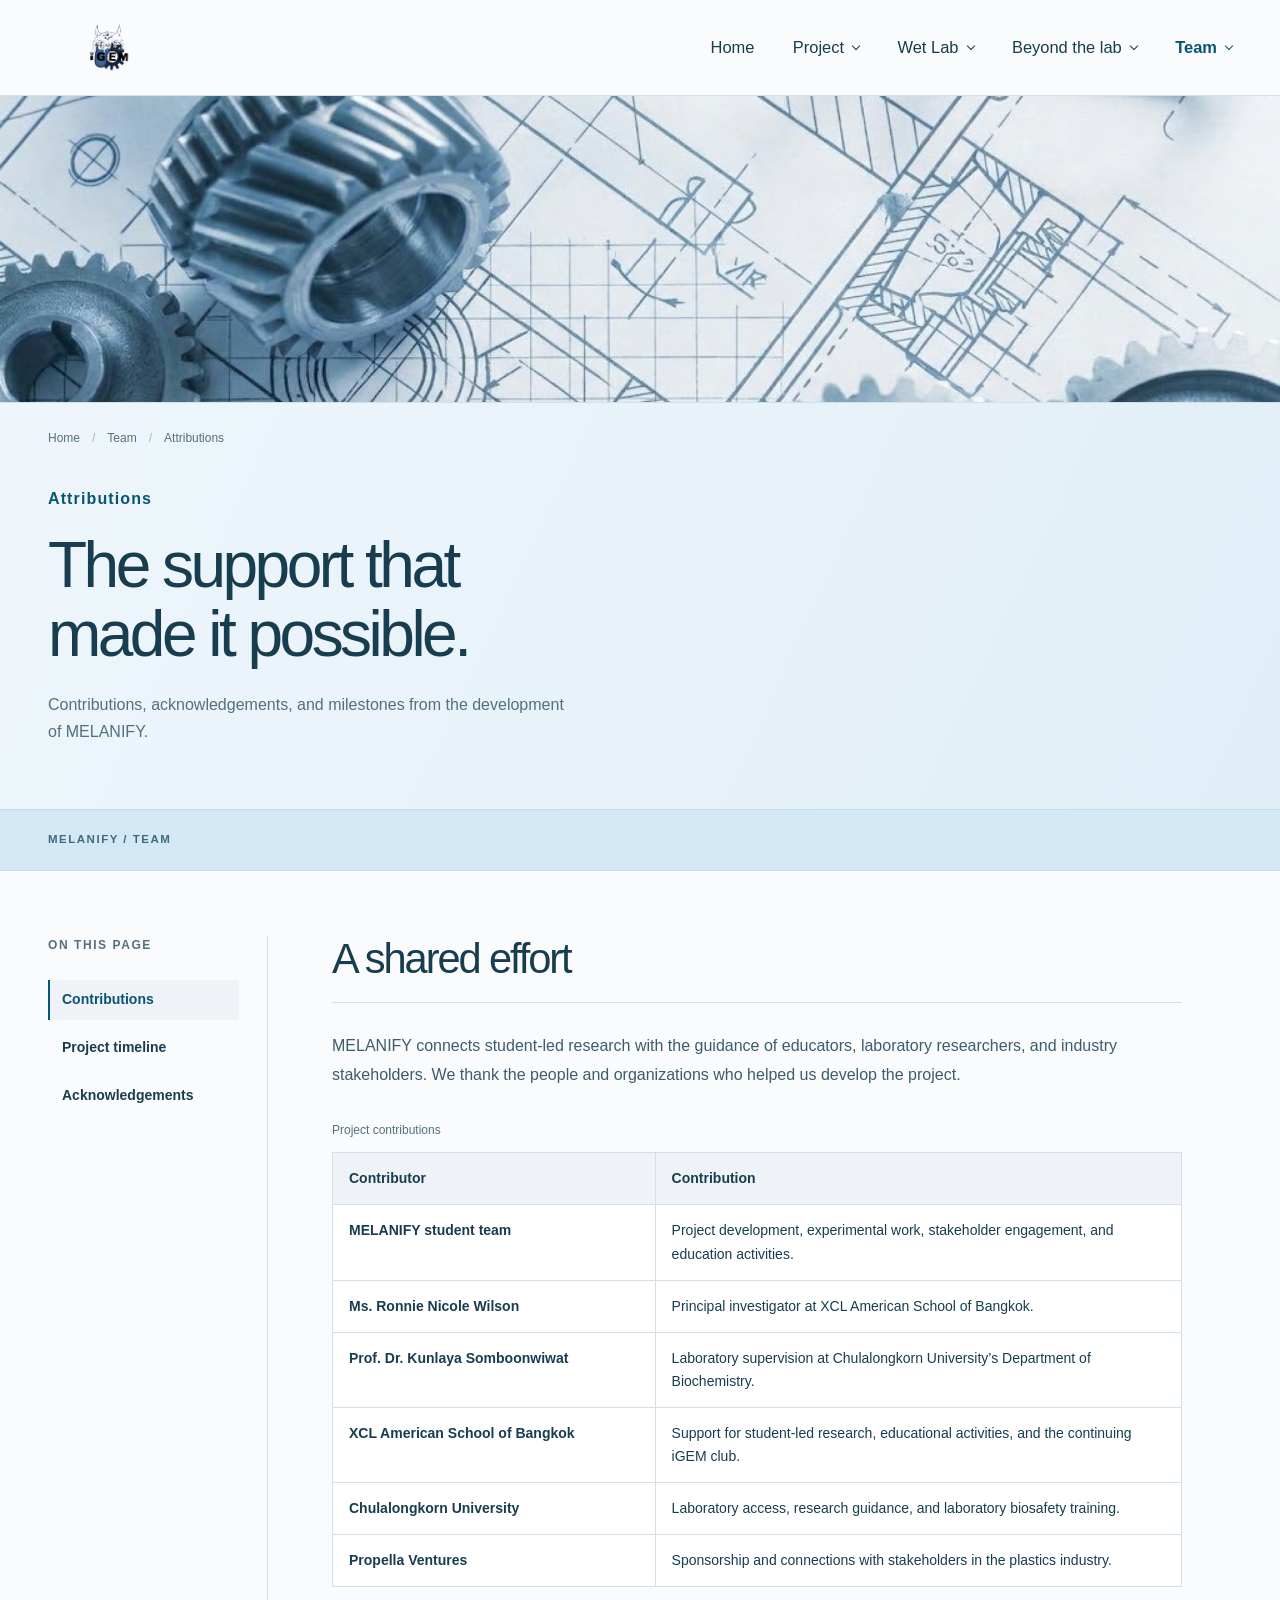
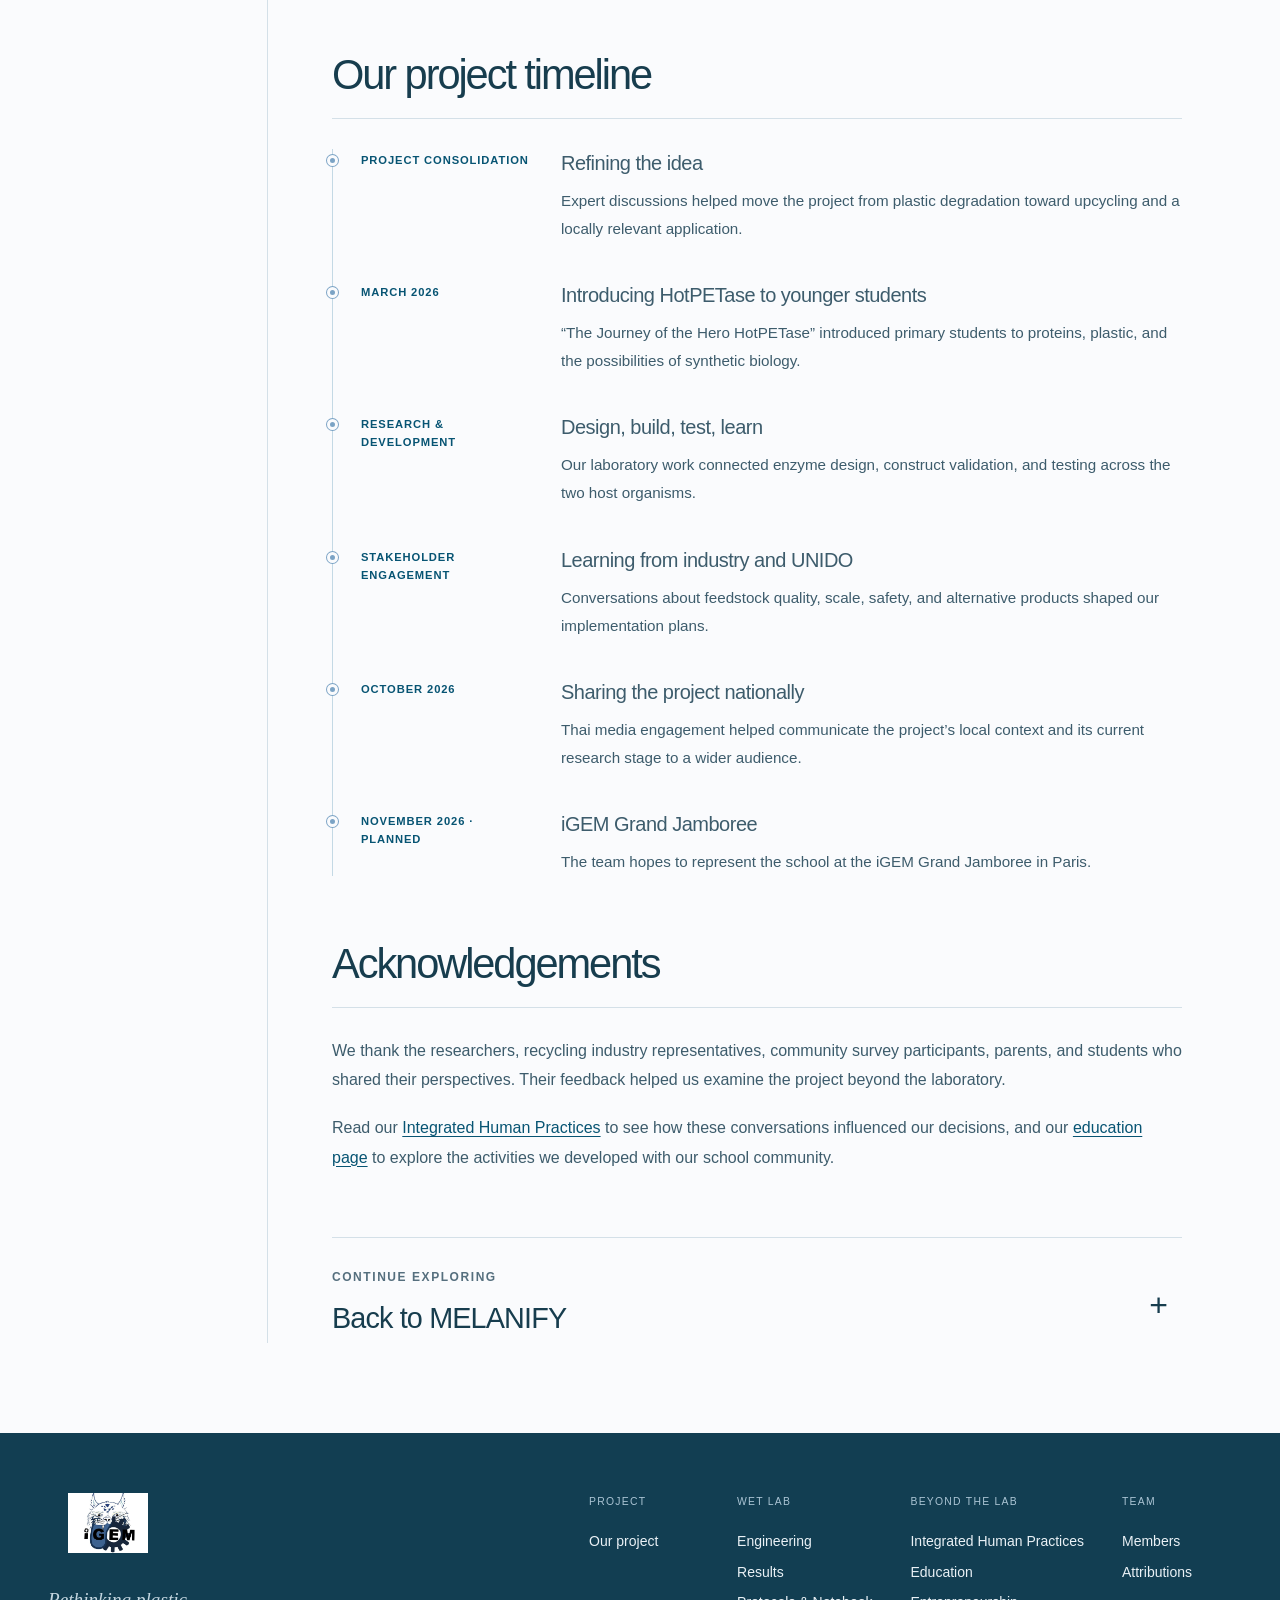
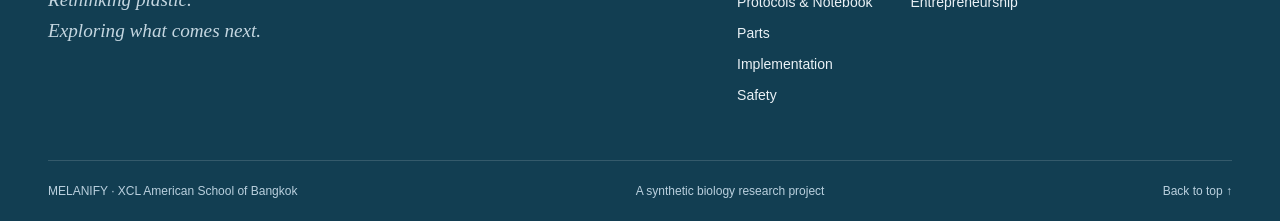
==== attributions.html @ e6f977e5 "updated all files" ====
<!DOCTYPE html>
<html lang="en">
  <head>
    <meta charset="utf-8">
    <meta name="viewport" content="width=device-width, initial-scale=1">
    <meta name="theme-color" content="#075473">
    <meta name="description" content="Contributions, acknowledgements, and milestones from the development of MELANIFY.">
    <title>Attributions | MELANIFY</title>
    <link rel="icon" type="image/svg+xml" href="assets/favicon.svg">
    <link rel="stylesheet" href="styles.css">
    <link rel="stylesheet" href="supporting-pages.css">
    <script src="script.js" defer></script>
    <link rel="stylesheet" href="banner.css">
</head>
  <body data-page="attributions" class="support-page">
    <a class="skip-link" href="#main">Skip to content</a>
    <header class="site-header">
      <div class="header-inner">
        <!-- <a class="brand" href="index.html" aria-label="MELANIFY home"><span class="brand-mark" aria-hidden="true">m</span><span>MELANIFY<span class="brand-period">.</span></span></a> -->
          <a class="brand" href="index.html" aria-label="MELANIFY home">
        <img src="assets/logo-removebg-preview.png" alt="MELANIFY Logo" class="brand-logo" />
        <button class="menu-toggle" type="button" aria-expanded="false" aria-controls="main-nav"><span></span><span></span><span class="sr-only">Toggle navigation</span></button>
        <nav id="main-nav" aria-label="Main navigation">
          <a href="index.html">Home</a>
          <details class="nav-group"><summary>Project<span class="chevron" aria-hidden="true"></span></summary><div class="nav-dropdown">
            <a href="description.html">Description: Problem Breakdown</a>
          </div></details>
          <details class="nav-group"><summary>Wet Lab<span class="chevron" aria-hidden="true"></span></summary><div class="nav-dropdown">
            <a href="engineering.html">Engineering</a>
            <a href="results.html">Results</a>
            <a href="protocols.html">Protocols &amp; Notebook</a>
            <a href="parts.html">Parts</a>
            <a href="implementation.html">Implementation</a>
            <a href="safety.html">Safety</a>
          </div></details>
          <details class="nav-group"><summary>Beyond the lab<span class="chevron" aria-hidden="true"></span></summary><div class="nav-dropdown">
            <a href="human-practices.html">Integrated Human Practices</a>
            <a href="education.html">Education</a>
            <a href="entrepreneurship.html">Entrepreneurship</a>
          </div></details>
          <details class="nav-group"><summary class="current">Team<span class="chevron" aria-hidden="true"></span></summary><div class="nav-dropdown">
            <a href="members.html">Members</a>
            <a href="attributions.html" aria-current="page">Attributions</a>
          </div></details>
        </nav>
      </div>
      <div class="reading-progress" aria-hidden="true"></div>
    </header>

    <div class="page-banner" aria-hidden="true">
    <img src="images/banner.jpeg" alt="" width="1024" height="589" decoding="async" fetchpriority="high">
  </div>
    <main id="main">
      <section class="chapter-hero support-hero" id="top">
        <div class="wrap">
          <div class="breadcrumb"><a href="index.html">Home</a><span>/</span>Team<span>/</span>Attributions</div>
          <div class="eyebrow">Attributions</div>
          <h1>The support that<br>made it possible.</h1>
          <p>Contributions, acknowledgements, and milestones from the development of MELANIFY.</p>
        </div>
      </section>
      <div class="support-divider" aria-hidden="true"><span>MELANIFY / TEAM</span></div>
      <div class="article-layout wrap">
        <aside class="article-sidebar">
          <div class="toc-sticky">
            <span class="small-label">ON THIS PAGE</span>
            <nav class="toc" aria-label="Page contents">
              <a class="toc-primary" href="#contributions">Contributions</a>
              <a class="toc-primary" href="#timeline">Project timeline</a>
              <a class="toc-primary" href="#acknowledgements">Acknowledgements</a>
            </nav>
          </div>
        </aside>
        <article class="article-content" id="chapter-content">
          <h2 id="contributions">A shared effort</h2>
          <p>MELANIFY connects student-led research with the guidance of educators, laboratory researchers, and industry stakeholders. We thank the people and organizations who helped us develop the project.</p>
          <!-- Editable attribution template: update the descriptions and add individual team contributions as required. -->
          <div class="table-wrap attribution-table"><table><caption>Project contributions</caption><thead><tr><th scope="col">Contributor</th><th scope="col">Contribution</th></tr></thead><tbody>
            <tr><th scope="row">MELANIFY student team</th><td>Project development, experimental work, stakeholder engagement, and education activities.</td></tr>
            <tr><th scope="row">Ms. Ronnie Nicole Wilson</th><td>Principal investigator at XCL American School of Bangkok.</td></tr>
            <tr><th scope="row">Prof. Dr. Kunlaya Somboonwiwat</th><td>Laboratory supervision at Chulalongkorn University’s Department of Biochemistry.</td></tr>
            <tr><th scope="row">XCL American School of Bangkok</th><td>Support for student-led research, educational activities, and the continuing iGEM club.</td></tr>
            <tr><th scope="row">Chulalongkorn University</th><td>Laboratory access, research guidance, and laboratory biosafety training.</td></tr>
            <tr><th scope="row">Propella Ventures</th><td>Sponsorship and connections with stakeholders in the plastics industry.</td></tr>
          </tbody></table></div>
          <h2 id="timeline">Our project timeline</h2>
          <!-- Editable timeline: each list item is a self-contained milestone. -->
          <ol class="support-timeline">
            <li><span class="timeline-date">PROJECT CONSOLIDATION</span><div><h3>Refining the idea</h3><p>Expert discussions helped move the project from plastic degradation toward upcycling and a locally relevant application.</p></div></li>
            <li><span class="timeline-date">MARCH 2026</span><div><h3>Introducing HotPETase to younger students</h3><p>“The Journey of the Hero HotPETase” introduced primary students to proteins, plastic, and the possibilities of synthetic biology.</p></div></li>
            <li><span class="timeline-date">RESEARCH &amp; DEVELOPMENT</span><div><h3>Design, build, test, learn</h3><p>Our laboratory work connected enzyme design, construct validation, and testing across the two host organisms.</p></div></li>
            <li><span class="timeline-date">STAKEHOLDER ENGAGEMENT</span><div><h3>Learning from industry and UNIDO</h3><p>Conversations about feedstock quality, scale, safety, and alternative products shaped our implementation plans.</p></div></li>
            <li><span class="timeline-date">OCTOBER 2026</span><div><h3>Sharing the project nationally</h3><p>Thai media engagement helped communicate the project’s local context and its current research stage to a wider audience.</p></div></li>
            <li><span class="timeline-date">NOVEMBER 2026 · PLANNED</span><div><h3>iGEM Grand Jamboree</h3><p>The team hopes to represent the school at the iGEM Grand Jamboree in Paris.</p></div></li>
          </ol>
          <h2 id="acknowledgements">Acknowledgements</h2>
          <p>We thank the researchers, recycling industry representatives, community survey participants, parents, and students who shared their perspectives. Their feedback helped us examine the project beyond the laboratory.</p>
          <p>Read our <a href="human-practices.html">Integrated Human Practices</a> to see how these conversations influenced our decisions, and our <a href="education.html">education page</a> to explore the activities we developed with our school community.</p>
          <a class="next-chapter" href="index.html"><span><span class="small-label">CONTINUE EXPLORING</span><strong>Back to MELANIFY</strong></span><span class="next-plus" aria-hidden="true">+</span></a>
        </article>
      </div>
    </main>
    <footer class="site-footer">
    <div class="footer-top">
    
    <div><a class="brand" href="index.html" aria-label="MELANIFY home">
    <img src="images/logo2.jpeg" alt="MELANIFY Logo" style="width: 80px; height: auto; object-fit: contain;"></a>
        <p>Rethinking plastic.<br>Exploring what comes next.</p>
      </div>
      <nav class="footer-links" aria-label="Footer navigation">
        <div><span>PROJECT</span><a href="description.html">Our project</a></div>
        <div><span>WET LAB</span><a href="engineering.html">Engineering</a><a href="results.html">Results</a><a
            href="protocols.html">Protocols &amp; Notebook</a><a href="parts.html">Parts</a><a
            href="implementation.html">Implementation</a><a href="safety.html">Safety</a></div>
        <div><span>BEYOND THE LAB</span><a href="human-practices.html">Integrated Human Practices</a><a
            href="education.html">Education</a><a href="entrepreneurship.html">Entrepreneurship</a></div>
        <div><span>TEAM</span><a href="members.html">Members</a><a href="attributions.html">Attributions</a></div>
      </nav>
    </div>
    <div class="footer-bottom"><span>MELANIFY · XCL American School of Bangkok</span><span>A synthetic biology research
        project</span><a href="#top">Back to top ↑</a></div>
  </footer>
  </body>
</html>
---- styles.css ----
@charset "UTF-8";

:root {
  --ocean: #075473;
  --deep: #123e52;
  --blue: #789dd1;
  --mist: #a5bfd0;
  --pale: #d3deee;
  --ice: #eff3f8;
  --paper: #fafbfd;
  --ink: #173d4e;
  --muted: #556f7e;
  --line: #d4e0e8;
  --white: #fff;
  --sans: "Segoe UI", "Helvetica Neue", Arial, sans-serif;
  --serif: Georgia, "Times New Roman", serif;
  --page-width: 1280px;
}

*, *::before, *::after { box-sizing: border-box; }
[hidden] { display: none !important; }
html { scroll-behavior: smooth; scroll-padding-top: 110px; }
body { margin: 0; color: var(--ink);
   background: var(--paper);
    /* background-image: url("/images/hero.jpeg"); */
   font: 400 1rem/1.7 var(--sans); -webkit-font-smoothing: antialiased; }
body:has(dialog[open]) { overflow: hidden; }
a { color: inherit; text-decoration: none; }
button, input { font: inherit; }
button, summary, a { -webkit-tap-highlight-color: transparent; }
button { cursor: pointer; color: inherit; }
button:disabled { cursor: default; }
img { display: block; max-width: 100%; height: auto; }
h1, h2, h3, h4, p { margin: 0; }
h1, h2, h3, h4 { line-height: 1.12; font-weight: 500; }
h1, h2 { letter-spacing: -.055em; }
em { font-family: var(--serif); font-weight: 400; letter-spacing: -.055em; }
::selection { background: var(--pale); color: var(--ocean); }
:focus-visible { outline: 3px solid var(--blue); outline-offset: 5px; border-radius: 2px; }
.sr-only { position: absolute; width: 1px; height: 1px; padding: 0; overflow: hidden; clip: rect(0,0,0,0); white-space: nowrap; }
.skip-link { position: fixed; top: -70px; left: 20px; z-index: 100; background: var(--ocean); color: white; padding: 12px 20px; }
.skip-link:focus { top: 12px; }
.wrap { max-width: var(--page-width); margin-inline: auto; padding-inline: 48px; }
.eyebrow, .small-label { display: block; font-size: .75rem; letter-spacing: .13em; font-weight: 600; line-height: 1.5; }
.eyebrow { color: var(--ocean); }
.small-label { color: var(--muted); }
.eyebrow-line { display: inline-block; width: 24px; height: 1px; background: currentColor; vertical-align: middle; margin-right: 12px; }
.button { min-height: 52px; padding: 14px 25px; display: inline-flex; justify-content: center; align-items: center; font-size: .875rem; font-weight: 600; border: 1px solid transparent; border-radius: 4px; transition: background .2s, transform .2s; }
.button:hover { transform: translateY(-2px); }
.button-primary { background: var(--ocean); color: var(--white); }
.button-primary:hover { background: var(--deep); }
.button-light { color: var(--ocean); background: var(--white); }
.button-light:hover { background: var(--ice); }
.text-link { display: inline-flex; align-items: center; gap: 18px; font-weight: 600; font-size: .875rem; padding-block: 10px; }
.link-line { width: 27px; height: 1px; background: currentColor; transition: width .2s; }
.text-link:hover .link-line { width: 42px; }

/* The restrained header leaves the project itself in focus. */
.site-header { height: 85px; position: sticky; top: 0; z-index: 30; background: rgba(250,251,253,.96); border-bottom: 1px solid var(--line); backdrop-filter: blur(16px); }
.header-inner { max-width: 1480px; padding: 0 48px; margin: auto; height: 100%; display: flex; align-items: center; gap: 48px; }
.brand { display: inline-flex; align-items: center; gap: 10px; font-weight: 750; font-size: 1.25rem; letter-spacing: -.045em; line-height: 1; white-space: nowrap; }
.brand-mark { display: grid; place-items: center; width: 30px; height: 32px; border: 1.5px solid var(--ocean); border-radius: 50% 50% 3px 3px; font: italic 700 1.7rem/.7 var(--serif); padding-right: 4px; padding-bottom: 4px; }
.brand-period { color: var(--blue); }
#main-nav { display: flex; align-items: center; gap: 30px; margin-left: auto; font-size: .875rem; font-weight: 500; }
#main-nav > a { padding-block: 24px; }
#main-nav a[aria-current], #main-nav .current { color: var(--ocean); font-weight: 700; }
.nav-group { position: relative; }
.nav-group summary { display: flex; align-items: center; gap: 9px; cursor: pointer; list-style: none; padding-block: 24px; }
summary::-webkit-details-marker { display: none; }
.chevron { width: 6px; height: 6px; border-right: 1px solid currentColor; border-bottom: 1px solid currentColor; transform: rotate(45deg); margin-top: -3px; flex-shrink: 0; transition: transform .2s; }
details[open] > summary .chevron { transform: rotate(225deg); margin-top: 3px; }
.nav-dropdown { position: absolute; top: 100%; left: -20px; min-width: 220px; padding: 10px; background: var(--white); border: 1px solid var(--line); box-shadow: 0 15px 40px #123e5212; border-radius: 5px; }
.nav-dropdown a { display: block; padding: 10px 12px; border-radius: 3px; }
.nav-dropdown a:hover { background: var(--ice); }
.header-project { display: inline-flex; align-items: center; gap: 13px; font-weight: 600; font-size: .8rem; padding-left: 30px; border-left: 1px solid var(--line); white-space: nowrap; }
.tiny-orbit { width: 17px; height: 17px; border: 1px solid var(--ocean); border-radius: 50%; position: relative; }
.tiny-orbit::after { content: ''; position: absolute; width: 5px; height: 5px; background: var(--blue); border-radius: 50%; right: -2px; top: -1px; }
.menu-toggle { display: none; background: none; border: 0; padding: 12px; }
.reading-progress { position: absolute; bottom: -1px; width: 100%; height: 2px; background: var(--blue); transform: scaleX(0); transform-origin: left; }

/* Homepage */
.logo-landing { position: relative; height: calc(100svh - 96px); min-height: 490px; max-height: 1000px; background: #c8dbea; overflow: hidden; }
.logo-landing > img { width: 100%; height: 100%; object-fit: cover; object-position: center; animation: sky-arrive 1.4s ease-out both; }
.landing-caption { position: absolute; inset: auto 0 0; padding: 25px 4vw; display: flex; justify-content: space-between; align-items: center; gap: 20px; color: #173d4e; background: linear-gradient(transparent, #e9f1f5b3); font-size: .7rem; font-weight: 650; letter-spacing: .1em; }
.landing-caption a { display: inline-flex; align-items: center; gap: 16px; padding: 10px; }
.landing-caption a span { font-size: 1.4rem; }
.purpose-section { padding-block: 115px 100px; text-align: center; }
.purpose-section h1 { font-size: clamp(3.7rem, 8vw, 7.4rem); margin: 30px 0; line-height: 1.02; }
.purpose-section h1 em { color: var(--ocean); }
.purpose-section > p { max-width: 600px; margin-inline: auto; font-size: clamp(1.2rem, 2vw, 1.55rem); line-height: 1.6; color: var(--muted); }
.purpose-section .text-link { margin-top: 28px; }
.regional-section { padding-bottom: 100px; }
.regional-grid { display: grid; grid-template-columns: repeat(3,minmax(0,1fr)); gap: 24px; margin-top: 27px; }
.regional-card { padding: 35px 30px 22px; background: #edf4fa; border: 1px solid #cfdfeb; border-radius: 8px; }
.stat-icon { display: grid; place-items: center; height: 62px; width: 62px; margin: 0 auto 26px; border: 1px solid #bbd0df; border-radius: 50%; color: var(--ocean); font-size: 2.7rem; font-weight: 300; line-height: 1; }
.sun-icon { color: #ac751e; background: #fff6dd; border-color: #f0d6a6; }
.regional-card h3 { text-align: center; font-size: clamp(2.3rem,3.4vw,3.5rem); letter-spacing: -.06em; color: var(--ocean); white-space: nowrap; }
.regional-card h3 > span { display: block; margin-top: 9px; font-size: 1.1rem; letter-spacing: -.02em; }
.regional-card p { margin-top: 25px; color: var(--muted); min-height: 84px; }
.regional-card sup { font-size: .65rem; margin-left: 3px; }
.stat-index { display: block; border-top: 1px solid #cfdfeb; margin-top: 26px; padding-top: 16px; font-size: .62rem; letter-spacing: .1em; color: var(--muted); }
.unmet-section { padding-block: 0 100px; }
.center-heading { text-align: center; max-width: 760px; margin: 0 auto 48px; }
.center-heading h2 { font-size: clamp(2.5rem,4.4vw,4.3rem); margin-top: 22px; line-height: 1.08; }
.center-heading p { margin-top: 24px; color: var(--muted); }
.problem-grid { display: grid; grid-template-columns: repeat(2,minmax(0,1fr)); gap: 32px; }
.problem-card { overflow: hidden; background: white; border: 1px solid var(--line); border-radius: 8px; }
.problem-image { aspect-ratio: 1.65; display: flex; align-items: center; justify-content: center; background: #f0f6fa; border-bottom: 1px solid var(--line); padding: 18px; }
.problem-image img { width: 100%; height: 100%; object-fit: contain; }
.coral-image { background: #e1f1ee; }
.problem-copy { padding: 32px; }
.problem-copy h3 { margin: 16px 0 20px; font-size: clamp(1.6rem,2.3vw,2.1rem); letter-spacing: -.04em; }
.problem-copy p { color: var(--muted); line-height: 1.8; }
.center-action { text-align: center; margin-top: 35px; }
.button { gap: 18px; }
.solution-section { background: #dceaf5; border-block: 1px solid #c9dcea; }
.solution-inner { display: grid; grid-template-columns: 1fr 1fr; gap: 65px; align-items: center; padding-block: 80px; }
.solution-art { min-width: 0; }
.solution-art img { width: 100%; aspect-ratio: 1.15; object-fit: cover; border-radius: 140px 140px 8px 8px; }
.solution-art > span { display: block; text-align: center; font-size: .64rem; letter-spacing: .12em; margin-top: 20px; color: var(--ocean); }
.pill-label { display: inline-block; border: 1px solid #b0c8dc; border-radius: 100px; padding: 6px 14px; font-size: .7rem; font-weight: 600; letter-spacing: .08em; }
.solution-copy h2 { font-size: clamp(2.5rem,3.7vw,3.6rem); margin-top: 24px; line-height: 1.1; }
.solution-copy p { margin-top: 26px; color: #355d72; line-height: 1.85; }
.solution-copy .button { margin-top: 30px; }
.benefits-section { padding-block: 100px; }
.benefit-grid { display: grid; grid-template-columns: repeat(3,minmax(0,1fr)); gap: 38px; }
.benefit-card { text-align: center; }
.benefit-image { width: min(100%,245px); aspect-ratio: 1; border: 9px solid #e7eef5; border-radius: 50%; padding: 0; overflow: hidden; margin: 0 auto 30px; background: white; }
.benefit-image img { width: 100%; height: 100%; object-fit: cover; }
.benefit-card:nth-child(2) img, .benefit-card:nth-child(3) img { object-fit: contain; }
.benefit-card .eyebrow { font-size: .62rem; min-height: 30px; }
.benefit-card h3 { font-size: 1.55rem; margin: 15px 0; letter-spacing: -.03em; }
.benefit-card p { color: var(--muted); line-height: 1.85; font-size: .95rem; }
.lab-section { padding-block: 25px 105px; display: grid; grid-template-columns: 1fr 1fr; gap: 80px; }
.lab-intro h2 { font-size: clamp(2.8rem,4vw,4rem); margin-top: 25px; }
.lab-intro h3 { font-size: 1.2rem; margin-top: 27px; line-height: 1.4; }
.lab-intro p { color: var(--muted); margin-top: 20px; line-height: 1.9; }
.lab-links { display: flex; flex-direction: column; }
.lab-links > a { padding: 28px 0; border-top: 1px solid var(--line); }
.lab-links > a:last-child { border-bottom: 1px solid var(--line); }
.lab-links h3 { font-size: 1.6rem; letter-spacing: -.035em; display: flex; gap: 20px; justify-content: space-between; margin: 20px 0 16px; }
.lab-links p { color: var(--muted); }
.lab-links .text-link { margin-top: 13px; font-size: .8rem; }
.lab-links > a:hover h3 { color: #417aab; }
.dive-section { background: var(--ocean); color: white; padding-block: 75px 85px; }
.dive-section .eyebrow { color: #bcd7e8; }
.dive-section h2 { font-size: clamp(2.8rem,4.5vw,4.3rem); margin: 23px 0 50px; }
.dive-links > a { display: grid; grid-template-columns: 32px minmax(190px, .85fr) 1fr 36px; align-items: center; gap: 25px; border-top: 1px solid #ffffff38; padding: 28px 12px; transition: background .2s; }
.dive-links > a:last-child { border-bottom: 1px solid #ffffff38; }
.dive-links > a:hover { background: #ffffff0d; }
.dive-index { color: #a9c9de; font-size: .7rem; }
.dive-links h3 { font-size: 1.45rem; letter-spacing: -.02em; line-height: 1.3; }
.dive-links p { color: #c0d7e6; font-size: .92rem; }
.dive-arrow { font-size: 2rem; text-align: center; transition: transform .2s; }
.dive-links a:hover .dive-arrow { transform: translate(3px,-3px); }
.partners-section { display: grid; grid-template-columns: 1fr 230px; gap: 70px; align-items: start; padding-block: 65px; }
.partner-group { display: flex; flex-wrap: wrap; gap: 28px; align-items: center; }
.partner-group h2 { flex-basis: 100%; }
.partner-strip { max-width: 100%; width: 580px; mix-blend-mode: multiply; }
.school-logo { width: 130px; mix-blend-mode: multiply; }
.sponsor-group img { width: 145px; margin-top: 23px; mix-blend-mode: multiply; }
.home-references { padding-bottom: 60px; }
.home-references details { border-block: 1px solid var(--line); }
.home-references summary { display: flex; justify-content: space-between; padding: 20px 0; cursor: pointer; font-size: 1.1rem; }
.home-references ol { margin: 0; padding: 5px 0 24px 22px; color: var(--muted); font-size: .85rem; }
.home-references li { padding: 8px 0 8px 8px; }
.home-references a { text-decoration: underline; text-underline-offset: 3px; }

/* Project description */
.photo-hero { background: linear-gradient(100deg,#e8f1f9f5,#e8f1f9bd),url('assets/ocean-palette.png') center 20% / cover; }
.photo-hero > .wrap { padding-block: 30px 65px; }
.context-accordions { display: grid; gap: 14px; margin-block: 30px; }
.context-detail { border: 1px solid #c7dce9; border-radius: 7px; background: white; }
.context-detail > summary { display: flex; align-items: center; justify-content: space-between; gap: 20px; padding: 22px 25px; background: #eaf3fa; border-radius: 7px; font-size: 1.15rem; font-weight: 550; cursor: pointer; line-height: 1.5; }
.context-detail > div { padding: 4px 25px 15px; }
.solution-issues { counter-reset: issue; border-top: 1px solid var(--line); margin-block: 30px; }
.solution-issues > section { position: relative; padding: 5px 0 10px 55px; border-bottom: 1px solid var(--line); }
.issue-number { position: absolute; top: 36px; left: 0; color: var(--ocean); font-size: .8rem; }
.solution-issues h3 { margin-bottom: 0; }
.heading-aside { display: inline-block; font-size: .75rem; color: var(--muted); font-weight: 500; letter-spacing: .1em; vertical-align: middle; }
.allomelanin-feature { text-align: center; margin: 45px 0 35px; background: white; padding: 30px; border: 1px solid var(--line); border-radius: 8px; }
.article-content .allomelanin-feature h3 { margin-top: 18px; font-size: 2rem; }
.allomelanin-feature img { width: 100%; }
.article-content .allomelanin-feature p { font-size: .86rem; max-width: 540px; margin: 15px auto 0; }
.property-grid, .host-grid { display: grid; grid-template-columns: repeat(2,minmax(0,1fr)); gap: 18px; margin-block: 30px; }
.property-grid > section, .host-grid > section { padding: 24px; border: 1px solid var(--line); border-radius: 6px; background: #edf4fa; }
.property-grid .eyebrow, .host-grid .eyebrow { font-size: .64rem; }
.article-content .property-grid h3, .article-content .host-grid h3 { margin-top: 15px; font-size: 1.25rem; }
.property-grid ul { padding-left: 18px; font-size: .9rem; color: var(--muted); line-height: 1.8; }
.property-grid li + li { margin-top: 13px; }
.article-content .host-grid p { font-size: .95rem; margin-bottom: 0; }
.description-pathway { margin-block: 40px; }
.description-pathway .pathway-tabs { grid-template-columns: repeat(3,minmax(0,1fr)); }
.description-pathway .pathway-tab { padding: 14px 18px; border-bottom: 1px solid var(--line); }
.description-pathway .pathway-tab:nth-child(3) { border-right: 0; }
.description-pathway .pathway-panel { padding: 25px; gap: 25px; grid-template-columns: 85px minmax(0,1fr); min-height: 340px; }
.description-pathway .stage-number { font-size: 5rem; }
.description-pathway .stage-copy h3 { margin-top: 14px; }
.cascade-steps > section { display: grid; grid-template-columns: 35px minmax(0,1fr); gap: 22px; padding: 10px 0 20px; border-bottom: 1px solid var(--line); }
.cascade-steps > section > span { padding-top: 39px; color: var(--ocean); font-size: .8rem; }
.cascade-steps h3 { margin-bottom: 10px; }
.reference-list { padding-left: 23px; font-size: .87rem; color: var(--muted); }
.reference-list li { padding: 8px 0 8px 8px; overflow-wrap: anywhere; }
.reference-list a:hover { text-decoration: underline; }


/* Interactive pathway, shared with the description. */
.pathway-explorer { border: 1px solid var(--line); background: var(--white); border-radius: 5px; overflow: hidden; }
.pathway-tabs { display: grid; grid-template-columns: repeat(6,1fr); background: var(--ice); border-bottom: 1px solid var(--line); }
.pathway-tab { position: relative; display: flex; flex-direction: column; gap: 6px; text-align: left; background: none; border: none; border-right: 1px solid var(--line); padding: 20px 22px; font-size: 1rem; }
.pathway-tab:last-child { border-right: 0; }
.pathway-tab > span { font-size: .75rem; letter-spacing: .06em; color: var(--muted); }
.pathway-tab[aria-selected=true] { background: var(--ocean); color: var(--white); }
.pathway-tab[aria-selected=true] > span { color: #c4d8e9; }
.pathway-tab:hover:not([aria-selected=true]) { background: var(--pale); }
.pathway-panel { display: grid; grid-template-columns: .7fr 1.3fr; min-height: 350px; padding: 48px 60px; gap: 40px; align-items: center; }
.stage-number { font-size: clamp(6rem,12vw,10rem); font-weight: 300; letter-spacing: -.08em; color: var(--mist); line-height: 1; text-align: center; }
.stage-copy h3 { margin-top: 12px; font-size: 2rem; letter-spacing: -.04em; }
.stage-copy p { margin-top: 16px; max-width: 570px; color: var(--muted); }
.stage-tags { display: flex; gap: 8px; flex-wrap: wrap; margin-top: 18px; }
.stage-tags span { padding: 3px 10px; font-size: .75rem; background: var(--ice); border: 1px solid var(--line); border-radius: 3px; }
.stage-copy .text-link { margin-top: 14px; }
/* Chapter pages */
.chapter-hero { background: var(--ice); position: relative; overflow: hidden; }
.chapter-hero > .wrap { padding-block: 25px 55px; position: relative; }
.breadcrumb { display: flex; align-items: center; gap: 12px; font-size: .75rem; color: var(--muted); margin-bottom: 38px; }
.breadcrumb a:hover { text-decoration: underline; }
.breadcrumb span { color: #a4b6c1; }
.chapter-hero h1 { font-size: clamp(3rem,5vw,4.8rem); margin-top: 20px; line-height: 1.08; max-width: 900px; position: relative; z-index: 1; }
.chapter-hero p { color: var(--muted); font-size: 1rem; margin-top: 22px; max-width: 520px; position: relative; z-index: 1; }
.chapter-number { position: absolute; right: 48px; bottom: 40px; font-size: clamp(8rem,15vw,14rem); color: #dce5ef; font-weight: 300; line-height: 1; letter-spacing: -.08em; }
.chapter-banner { height: 150px; position: relative; overflow: hidden; background: var(--mist); }
.chapter-banner img { width: 100%; height: auto; min-height: 150px; object-fit: cover; transform: translateY(-11%); }
.chapter-banner::after { content: ''; position: absolute; inset: 0; background: linear-gradient(90deg,#07547365,transparent); }
.chapter-banner > span { position: absolute; bottom: 23px; left: max(48px,calc((100vw - 1184px)/2)); color: var(--white); font-size: .75rem; letter-spacing: .13em; font-weight: 600; z-index: 1; }
.article-layout { display: grid; grid-template-columns: 220px minmax(0,1fr); gap: 64px; padding-block: 65px 90px; }
.article-sidebar { border-right: 1px solid var(--line); }
.toc-sticky { position: sticky; top: 120px; padding-right: 28px; max-height: calc(100vh - 150px); overflow-y: auto; scrollbar-width: thin; }
.toc { display: flex; flex-direction: column; margin-top: 18px; font-size: .875rem; }
.toc a { padding: 8px 12px; border-left: 2px solid transparent; transition: background .15s; }
.toc a:hover { background: var(--ice); }
.toc a.active { border-left-color: var(--ocean); background: var(--ice); color: var(--ocean); }
.toc .toc-primary { margin-top: 8px; font-weight: 600; }
.toc .toc-secondary { padding-left: 24px; font-size: .8rem; color: var(--muted); }
.sidebar-note { margin-top: 40px; padding: 22px 12px; border-top: 1px solid var(--line); }
.sidebar-note > span { font-size: .75rem; color: var(--blue); }
.sidebar-note > p { margin-top: 8px; font: italic .9rem/1.6 var(--serif); color: var(--muted); }
.article-content { max-width: 850px; min-width: 0; }
.article-content > h2 { margin: 65px 0 28px; padding-bottom: 19px; border-bottom: 1px solid var(--line); font-size: 2.6rem; letter-spacing: -.05em; }
.article-content > h2:first-child { margin-top: 0; }
.article-content h3 { font-size: 1.45rem; letter-spacing: -.025em; margin-top: 32px; margin-bottom: 20px; line-height: 1.4; }
.article-content h4 { font-size: 1.1rem; margin-top: 28px; margin-bottom: 16px; line-height: 1.4; font-weight: 600; }
.article-content p { color: #3d5c6c; margin-block: 18px; line-height: 1.85; overflow-wrap: anywhere; }
.article-content p a { text-decoration: underline; text-underline-offset: 3px; color: var(--ocean); }
.table-wrap { width: 100%; overflow-x: auto; margin-block: 30px; }
.table-wrap table { width: 100%; border-collapse: collapse; font-size: .875rem; background: white; }
.table-wrap caption { text-align: left; font-size: .75rem; color: var(--muted); margin-bottom: 12px; }
.table-wrap th, .table-wrap td { border: 1px solid var(--line); padding: 14px 16px; text-align: left; vertical-align: top; }
.table-wrap thead { background: var(--ice); }
.table-wrap th { font-weight: 600; }
.engineering-intro { margin-bottom: 45px; }
.dbtl-strip { display: grid; grid-template-columns: repeat(4,1fr); border-block: 1px solid var(--line); margin-top: 16px; }
.dbtl-strip > span { padding: 18px 12px; font-weight: 500; display: flex; gap: 12px; align-items: center; font-size: .9rem; }
.dbtl-strip > span + span { border-left: 1px solid var(--line); }
.dbtl-strip b { font-size: .75rem; font-weight: 400; color: var(--muted); }
.cycle-toggle { border: 0; background: none; padding: 8px 0; font-size: .875rem; text-decoration: underline; text-underline-offset: 5px; }
.cycle-block { border: 1px solid var(--line); border-radius: 5px; margin: 26px 0; background: var(--white); }
.cycle-block > summary { display: flex; align-items: center; padding: 21px 25px; background: var(--ice); list-style: none; cursor: pointer; font-size: 1.1rem; font-weight: 600; gap: 14px; }
.cycle-block > summary .chevron { margin-left: auto; }
.cycle-icon { font-size: 1.3rem; font-weight: 400; color: var(--ocean); }
.cycle-summary-label { font-size: .75rem; letter-spacing: .07em; margin-left: auto; color: var(--muted); font-weight: 400; }
.cycle-content { padding: 8px 30px 20px; }
.stage-heading { display: flex; align-items: center; gap: 12px; padding-top: 8px; }
.stage-heading > span { display: grid; place-items: center; background: var(--pale); width: 30px; height: 30px; border-radius: 50%; font-size: .75rem; font-weight: 500; flex-shrink: 0; }
.stage-build > span { background: #cadde6; }
.stage-test > span { background: #b6cbe5; }
.stage-learn > span { background: var(--ocean); color: var(--white); }
.research-figure { padding: 0; margin: 30px 0; border: 1px solid var(--line); border-radius: 4px; overflow: hidden; background: var(--white); }
.figure-open { position: relative; display: block; padding: 18px; width: 100%; background: white; border: 0; }
.figure-open img { width: auto; max-height: 600px; object-fit: contain; margin: auto; }
.figure-zoom { position: absolute; right: 10px; bottom: 10px; background: rgba(239,243,248,.95); border: 1px solid var(--line); border-radius: 3px; padding: 3px 9px; font-size: .75rem; opacity: 0; transition: opacity .15s; }
.figure-open:hover .figure-zoom, .figure-open:focus-visible .figure-zoom { opacity: 1; }
.research-figure figcaption { padding: 11px 18px; border-top: 1px solid var(--line); font-size: .75rem; color: var(--muted); line-height: 1.6; }
.research-figure figcaption > span { font-size: .75rem; margin-right: 14px; letter-spacing: .07em; color: var(--ocean); font-weight: 600; }
.article-callout { background: var(--ice); padding: 24px 28px; border-left: 3px solid var(--blue); margin-bottom: 36px; }
.article-callout p { margin: 8px 0 0; font-size: .95rem; }
.research-transition { border-left: 2px solid var(--blue); padding: 12px 18px; background: var(--ice); font-style: italic; }
.next-chapter { border-top: 1px solid var(--line); padding: 30px 0 0; margin-top: 65px; display: flex; justify-content: space-between; align-items: center; gap: 20px; }
.next-chapter strong { display: block; font-size: 1.8rem; letter-spacing: -.03em; margin-top: 8px; font-weight: 500; }
.next-plus { font-size: 2rem; font-weight: 300; padding: 0 14px; }
.next-chapter:hover strong { color: var(--ocean); text-decoration: underline; text-underline-offset: 6px; }
.figure-dialog { padding: 60px 24px 20px; border: 1px solid var(--line); border-radius: 6px; max-width: min(94vw,1300px); max-height: 94vh; background: var(--white); }
.figure-dialog::backdrop { background: #092e45c9; backdrop-filter: blur(6px); }
.figure-dialog img { max-height: 75vh; width: auto; object-fit: contain; margin: auto; }
.figure-dialog p { margin-top: 16px; text-align: center; font-size: .75rem; color: var(--muted); }
.dialog-close { position: absolute; right: 20px; top: 15px; background: none; border: 0; font-size: .875rem; padding: 5px; }
.dialog-close span { font-size: 1.2rem; margin-left: 10px; }
.protocol-intro > h2 { font-size: 2rem; }
.notebook-viewer { border: 1px solid var(--mist); border-radius: 6px; overflow: hidden; margin-top: 30px; box-shadow: 0 15px 40px #07547308; }
.notebook-toolbar { padding: 18px 22px; background: var(--ice); border-bottom: 1px solid var(--line); display: flex; align-items: center; justify-content: space-between; gap: 20px; font-size: .8rem; }
.notebook-toolbar > div { display: flex; gap: 10px; flex-wrap: wrap; align-items: center; }
.notebook-toolbar strong { font-weight: 600; }
.notebook-toolbar > div > span:last-child { flex-basis: 100%; color: var(--muted); font-size: .75rem; margin-left: 20px; }
.notebook-dot { width: 10px; height: 13px; background: var(--blue); border-radius: 1px; }
.notebook-toolbar a { white-space: nowrap; text-decoration: underline; text-underline-offset: 3px; }
.notebook-viewer iframe { width: 100%; height: 780px; border: 0; display: block; background: #dce4ec; }
.document-link { display: flex; gap: 16px; justify-content: space-between; margin-top: 16px; font-size: .85rem; flex-wrap: wrap; color: var(--muted); }
.document-link a { color: var(--ocean); text-decoration: underline; text-underline-offset: 3px; }
.notebook-document { padding: 24px; background: #dce4ec; min-height: 100vh; }
.notebook-document-header { display: flex; justify-content: space-between; align-items: center; gap: 16px; font-size: .8rem; max-width: 850px; margin: 0 auto 24px; }
.notebook-document-header > span { font-size: .75rem; letter-spacing: .08em; }
.notebook-document-header h1 { font-size: .875rem; letter-spacing: 0; font-weight: 600; }
.notebook-page { background: var(--white); max-width: 850px; margin: 0 auto 28px; box-shadow: 0 2px 8px #123e5210; }
.notebook-page-label { display: flex; justify-content: space-between; padding: 13px 20px; border-bottom: 1px solid var(--line); color: var(--muted); font-size: .75rem; letter-spacing: .07em; }
.notebook-page > img { width: 100%; }
.page-transcription { border-top: 1px solid var(--line); padding: 12px 20px; font-size: .875rem; }
.page-transcription summary { cursor: pointer; font-weight: 500; padding-block: 5px; }
.page-transcription > div { padding: 10px 0 20px; }
.page-transcription p { margin-block: 14px; }
.page-transcription h2, .page-transcription h3, .page-transcription h4 { margin-block: 20px 10px; }
.page-transcription h2 { font-size: 1.5rem; }

/* Shared closing information */
.site-footer { color: #eaf1f6; background: #123e52; padding: 60px 48px 20px; }
.footer-top { max-width: 1184px; margin: auto; display: flex; justify-content: space-between; gap: 50px; padding-bottom: 52px; }
.footer-brand .brand-mark { border-color: #c2d3e5; }
.footer-top > div > p { margin-top: 24px; font-family: var(--serif); font-style: italic; font-size: 1.2rem; color: #c4d6e0; line-height: 1.6; }
.footer-links { display: flex; gap: 80px; font-size: .875rem; }
.footer-links > div { display: flex; flex-direction: column; align-items: flex-start; gap: 7px; }
.footer-links > div > span { font-size: .75rem; letter-spacing: .12em; color: #abc4d4; margin-bottom: 12px; }
.footer-links a:hover { text-decoration: underline; text-underline-offset: 4px; }
.footer-bottom { max-width: 1184px; margin: auto; display: flex; gap: 24px; justify-content: space-between; border-top: 1px solid #ffffff25; padding-top: 20px; font-size: .75rem; color: #bad0de; }

/* Shared navigation and responsive layouts. */
.site-header { height: 96px; }
.header-inner { max-width: 1480px; gap: 35px; }
.brand { font-size: 1.35rem; }
#main-nav { font-size: 1.03rem; gap: clamp(24px,3vw,46px); }
#main-nav > a, .nav-group > summary { padding-block: 32px; transition: color .18s; }
#main-nav > a:hover, .nav-group > summary:hover, .nav-dropdown a:hover { color: #397da9; }
.nav-dropdown { min-width: 252px; padding: 12px; }
.nav-dropdown a { font-size: .94rem; padding: 11px 14px; }
.nav-dropdown a[aria-current] { background: var(--ice); }
@media (min-width: 861px) {
  .nav-group:last-child .nav-dropdown { left: auto; right: -12px; }
}
.footer-links { gap: 38px; flex-wrap: wrap; }
.footer-links > div { min-width: 110px; }
.footer-links > div > span { font-size: .65rem; }
.footer-top { gap: 35px; }
.footer-brand { font-size: 1.25rem; }
.article-content { overflow-wrap: anywhere; }
.article-content li { color: #3d5c6c; }
.article-content > ul, .article-content > ol { line-height: 1.9; }
.article-content > ul li + li { margin-top: 12px; }
.wetlab-crossnav { display: flex; flex-direction: column; gap: 3px; margin-bottom: 28px; padding-bottom: 24px; border-bottom: 1px solid var(--line); }
.wetlab-crossnav > span { font-size: .7rem; letter-spacing: .12em; font-weight: 650; color: var(--muted); margin: 0 12px 10px; }
.wetlab-crossnav a { padding: 9px 12px; font-size: .85rem; border-left: 2px solid transparent; }
.wetlab-crossnav a:hover { background: var(--ice); }
.wetlab-crossnav a[aria-current] { background: var(--ice); color: var(--ocean); font-weight: 650; border-color: var(--ocean); }

@media (max-width: 1100px) {
  .header-inner { padding-inline: 30px; gap: 20px; }
  #main-nav { gap: 25px; font-size: .98rem; }
  .wrap { padding-inline: 32px; }
  .article-layout { grid-template-columns: 175px minmax(0,1fr); gap: 34px; }
  .toc-sticky { padding-right: 18px; }
  .toc { font-size: .8rem; }
  .cycle-summary-label { display: none; }
  .regional-card { padding-inline: 22px; }
  .solution-inner { gap: 40px; }
  .benefit-grid { gap: 26px; }
  .lab-section { gap: 45px; }
  .footer-top { flex-direction: column; }
  .footer-links { justify-content: space-between; gap: 30px; }
}
@media (max-width: 860px) {
  .site-header { height: 78px; }
  .header-inner { padding-inline: 24px; justify-content: space-between; }
  .brand { font-size: 1.2rem; }
  .menu-toggle { display: flex; flex-direction: column; gap: 6px; margin-right: -10px; }
  .menu-toggle > span:not(.sr-only) { width: 23px; height: 1px; background: var(--ocean); }
  #main-nav { display: none; position: absolute; top: 78px; left: 0; right: 0; max-height: calc(100svh - 78px); overflow-y: auto; background: var(--paper); padding: 16px 24px 24px; margin: 0; border-bottom: 1px solid var(--line); box-shadow: 0 15px 20px #123e5210; align-items: stretch; }
  #main-nav.is-open { display: flex; flex-direction: column; gap: 0; }
  #main-nav > a, .nav-group > summary { padding: 13px 0; min-height: 48px; }
  .nav-group > summary { justify-content: space-between; }
  .nav-dropdown { position: static; border: 0; border-left: 1px solid var(--line); box-shadow: none; background: transparent; border-radius: 0; margin-bottom: 8px; padding: 0 0 0 12px; }
  .nav-dropdown a { min-height: 44px; }
  .logo-landing { height: calc(85svh - 78px); min-height: 400px; max-height: 750px; }
  .landing-caption > span:last-child { display: none; }
  .purpose-section { padding-block: 85px 75px; }
  .regional-grid { gap: 16px; }
  .regional-card { padding-inline: 18px; }
  .regional-card h3 { font-size: 2.5rem; }
  .regional-card h3 > span { font-size: .95rem; }
  .regional-card p { font-size: .92rem; min-height: 100px; }
  .stat-index { font-size: .55rem; }
  .problem-copy { padding: 25px; }
  .solution-inner { gap: 30px; }
  .solution-copy h2 { font-size: 2.5rem; }
  .benefit-image { border-width: 6px; }
  .benefit-card h3 { font-size: 1.3rem; }
  .benefit-card p { font-size: .9rem; }
  .lab-section { grid-template-columns: 1fr; gap: 30px; }
  .lab-intro p { max-width: 650px; }
  .dive-links > a { grid-template-columns: 25px minmax(160px,.8fr) 1fr 24px; gap: 18px; }
  .dive-links h3 { font-size: 1.2rem; }
  .dive-links p { font-size: .85rem; }
  .partners-section { grid-template-columns: 1fr 150px; gap: 35px; }
  .article-layout { grid-template-columns: 155px minmax(0,1fr); gap: 25px; }
  .chapter-hero h1 { font-size: 3.5rem; }
  .article-content > h2 { font-size: 2.25rem; }
  .cycle-content { padding-inline: 22px; }
  .dbtl-strip > span { flex-direction: column; align-items: flex-start; gap: 3px; padding-inline: 12px; }
  .property-grid, .host-grid { grid-template-columns: 1fr; }
  .description-pathway .pathway-panel { grid-template-columns: 1fr; gap: 10px; }
  .description-pathway .stage-number { font-size: 3.5rem; text-align: left; }
  .notebook-toolbar { align-items: flex-start; }
  .notebook-toolbar > a { white-space: normal; text-align: right; }
}
@media (max-width: 640px) {
  html { scroll-padding-top: 96px; }
  .wrap { padding-inline: 22px; }
  .header-inner { padding-inline: 22px; }
  .logo-landing { height: min(105vw,500px); min-height: 0; max-height: 500px; }
  .logo-landing > img { object-fit: cover; }
  .landing-caption { padding: 14px 18px; font-size: .58rem; gap: 10px; }
  .purpose-section { padding-block: 65px; }
  .purpose-section h1 { font-size: clamp(3.2rem,12vw,4.4rem); margin-block: 25px; }
  .purpose-section > p { font-size: 1.15rem; }
  .eyebrow { font-size: .65rem; }
  .regional-section { padding-bottom: 70px; }
  .regional-grid { grid-template-columns: 1fr; gap: 18px; }
  .regional-card { padding: 27px 25px 18px; }
  .regional-card h3 { font-size: 3rem; }
  .regional-card h3 > span { display: inline; margin-left: 8px; font-size: 1.1rem; }
  .regional-card p { min-height: 0; font-size: 1rem; }
  .stat-icon { margin-bottom: 20px; }
  .stat-index { font-size: .65rem; }
  .unmet-section { padding-bottom: 65px; }
  .center-heading { margin-bottom: 32px; }
  .center-heading h2 { font-size: 2.8rem; }
  .problem-grid { grid-template-columns: 1fr; gap: 24px; }
  .problem-copy { padding: 25px; }
  .problem-copy h3 { font-size: 1.75rem; }
  .button { min-height: 50px; padding-inline: 20px; font-size: .8rem; }
  .solution-inner { grid-template-columns: 1fr; padding-block: 50px; gap: 40px; }
  .solution-art img { max-height: 390px; aspect-ratio: 1.2; border-radius: 100px 100px 5px 5px; }
  .solution-copy h2 { font-size: 2.65rem; }
  .benefits-section { padding-block: 70px; }
  .benefit-grid { grid-template-columns: 1fr; gap: 45px; }
  .benefit-image { width: 245px; }
  .benefit-card .eyebrow { min-height: 0; font-size: .66rem; }
  .benefit-card h3 { font-size: 1.75rem; }
  .benefit-card p { font-size: 1rem; max-width: 400px; margin-inline: auto; }
  .lab-section { padding-block: 0 65px; }
  .lab-intro h2 { font-size: 3rem; }
  .lab-links h3 { font-size: 1.45rem; }
  .dive-section { padding-block: 55px; }
  .dive-section h2 { font-size: 2.8rem; margin-bottom: 35px; }
  .dive-links > a { grid-template-columns: 22px minmax(0,1fr) 25px; gap: 10px 16px; padding: 23px 0; }
  .dive-links h3 { font-size: 1.35rem; }
  .dive-links p { grid-column: 2; grid-row: 2; font-size: .9rem; }
  .dive-arrow { grid-column: 3; grid-row: 1 / 3; font-size: 1.7rem; }
  .partners-section { grid-template-columns: 1fr; gap: 35px; padding-block: 45px; }
  .partner-group { gap: 22px; }
  .school-logo { width: 110px; }
  .sponsor-group img { width: 125px; }
  .home-references { padding-bottom: 40px; }
  .chapter-hero > .wrap { padding-block: 22px 40px; }
  .breadcrumb { margin-bottom: 28px; }
  .chapter-hero h1 { font-size: clamp(2.5rem,10vw,3.5rem); }
  .chapter-hero p { font-size: .95rem; max-width: 100%; }
  .chapter-number { display: none; }
  .chapter-banner { height: 100px; }
  .chapter-banner img { transform: translateY(-5%); }
  .chapter-banner > span { left: 22px; bottom: 17px; font-size: .65rem; }
  .article-layout { display: block; padding-block: 28px 55px; }
  .article-sidebar { border-right: 0; border-bottom: 1px solid var(--line); padding-bottom: 20px; margin-bottom: 35px; }
  .toc-sticky { position: static; padding: 0; max-height: none; overflow: visible; }
  .toc { flex-direction: row; flex-wrap: wrap; gap: 8px; margin-top: 14px; }
  .toc a { padding: 7px 10px; border: 1px solid var(--line); background: var(--white); border-radius: 3px; font-size: .75rem; margin: 0 !important; min-height: 36px; display: flex; align-items: center; }
  .toc a.active { border-color: var(--ocean); }
  .toc .toc-secondary { display: none; }
  .sidebar-note { display: none; }
  .wetlab-crossnav { flex-direction: row; flex-wrap: wrap; gap: 6px; margin-bottom: 18px; padding-bottom: 18px; }
  .wetlab-crossnav > span { width: 100%; margin-left: 0; }
  .wetlab-crossnav a { border: 1px solid var(--line); border-radius: 3px; font-size: .75rem; padding: 8px 10px; }
  .article-content > h2 { font-size: 2rem; margin-top: 45px; }
  .article-content p { font-size: 1rem; line-height: 1.8; }
  .article-content h3 { font-size: 1.3rem; }
  .context-detail > summary { padding: 18px; font-size: 1rem; }
  .context-detail > div { padding-inline: 18px; }
  .solution-issues > section { padding-left: 40px; }
  .allomelanin-feature { padding: 22px 15px; }
  .property-grid > section, .host-grid > section { padding: 22px; }
  .description-pathway .pathway-tab { padding: 12px; font-size: .8rem; }
  .description-pathway .pathway-panel { padding: 24px 20px; }
  .cascade-steps > section { gap: 10px; grid-template-columns: 27px minmax(0,1fr); }
  .cycle-block > summary { padding: 16px 18px; font-size: 1rem; }
  .cycle-content { padding: 4px 18px 15px; }
  .figure-open { padding: 8px; }
  .figure-zoom { opacity: 1; font-size: .65rem; bottom: 4px; right: 4px; }
  .research-figure figcaption { font-size: .75rem; padding: 10px 12px; }
  .research-figure figcaption > span { display: block; margin-bottom: 3px; }
  .article-callout { padding: 20px; }
  .article-callout p { font-size: .9rem; }
  .notebook-toolbar { padding: 15px; font-size: .75rem; }
  .notebook-viewer iframe { height: 620px; }
  .notebook-document { padding: 12px; }
  .notebook-document-header { flex-direction: column; align-items: flex-start; gap: 4px; margin-bottom: 14px; }
  .notebook-page-label { padding: 10px 14px; }
  .site-footer { padding: 42px 22px 22px; }
  .footer-top { display: block; padding-bottom: 30px; }
  .footer-links { margin-top: 35px; display: grid; grid-template-columns: 1fr 1fr; gap: 28px; }
  .footer-links a { min-height: 32px; }
  .footer-bottom { flex-wrap: wrap; gap: 8px 24px; }
  .footer-bottom span { flex-basis: 100%; }
  .footer-bottom a { margin-top: 6px; }
}
@keyframes sky-arrive { from { opacity: .35; transform: scale(1.025); } to { opacity: 1; transform: scale(1); } }
[data-reveal] { transition: opacity .65s ease, transform .65s cubic-bezier(.22,1,.36,1); }
.reveal-pending { opacity: 0; transform: translateY(28px); }
.site-header { transition: box-shadow .25s; }
.site-header.is-scrolled { box-shadow: 0 5px 20px #123e5210; }
.pathway-panel + .pathway-panel { border-top: 1px solid var(--line); }
.is-enhanced .pathway-panel { border-top: 0; }
body:not(.is-enhanced) .cycle-toggle { display: none; }
@media (max-width: 860px) {
  body:not(.is-enhanced) .site-header { height: auto; position: relative; }
  body:not(.is-enhanced) .header-inner { flex-wrap: wrap; padding-block: 20px; }
  body:not(.is-enhanced) .menu-toggle { display: none; }
  body:not(.is-enhanced) #main-nav { display: flex; position: static; flex-direction: column; width: 100%; max-height: none; padding: 10px 0 0; border: 0; box-shadow: none; gap: 0; }
}
@media (prefers-reduced-motion: reduce) {
  html { scroll-behavior: auto; }
  *, *::before, *::after { transition: none !important; animation: none !important; }
  .reveal-pending { opacity: 1; transform: none; }
}
@media print {
  .reveal-pending { opacity: 1; transform: none; }
  .pathway-panel[hidden] { display: grid !important; }
  .site-header, .site-footer, .article-sidebar, .chapter-banner, .cycle-toggle, .next-chapter, .figure-zoom, .skip-link { display: none !important; }
  body { background: white; color: black; font-size: 11pt; }
  .wrap, .article-layout { padding: 0; display: block; max-width: none; }
  .chapter-hero { background: none; }
  .chapter-hero h1 { font-size: 32pt; }
  .chapter-number { display: none; }
  .article-content { max-width: none; }
  .cycle-block { border: 0; }
  .cycle-content { padding: 0; }
  .research-figure { break-inside: avoid; }
  .research-figure img { max-height: 450px; }
  .notebook-document { background: white; padding: 0; }
  .notebook-page { break-after: page; margin: 0; box-shadow: none; }
}

.brand {
  display: inline-flex;
  align-items: center;
  justify-content: center;
  width: 120px;
  height: 60px;
  background: transparent;
  text-decoration: none;
  overflow: hidden;
  flex-shrink: 0;
}

.brand-logo {
  width: 100%;
  height: 100%;
  object-fit: contain;
  object-position: center;
  display: block;
  background: transparent;
}


.regional-card .stat-icon {
  display: flex;
  align-items: center;
  justify-content: center;
  width: 64px;
  height: 64px;
  margin-bottom: 18px;
  padding: 0;
  background: transparent;
  overflow: hidden;
  line-height: 1;
}

.regional-card .regional-icon {
  width: 55px;
  height: 55px;
  max-width: 100%;
  object-fit: contain;
  display: block;
  border-radius: 6px;
}

/* Mobile responsive */
@media (max-width: 768px) {
  .regional-card .stat-icon {
    width: 54px;
    height: 54px;
    margin-bottom: 14px;
  }

  .regional-card .regional-icon {
    width: 46px;
    height: 46px;
  }
}


/* CSS */
.home-hero {
    display: flex;
    flex-direction: column;
    align-items: center;
    width: 100%;
    padding: 0 0 60px;
    text-align: center;
}

/* Image at the Top */
.home-hero .hero-image {
    width: 100%;
}

.home-hero .hero-image img {
    display: block;
    width: 100%;
    height: auto;
    max-height: 650px;
    object-fit: cover;
    object-position: center;
}

/* Text Below the Image */
.home-hero .hero-copy {
    width: 100%;
    max-width: 850px;
    margin: 0 auto;
    padding: 10px 24px 0;
    box-sizing: border-box;
}

.home-hero .hero-copy h1 {
    margin: 0 0 20px;
    color: var(--deep);
    font-size: clamp(36px, 5vw, 64px);
    line-height: 1.15;
}

.home-hero .hero-copy h1 span {
    color: var(--ocean);
}

.home-hero .hero-copy p {
    margin: 0 auto;
    max-width: 700px;
    color: var(--muted);
    font-size: clamp(16px, 2vw, 21px);
    line-height: 1.7;
}



/* Fix Hero Image Size */
.home-hero {
    width: 100%;
    overflow: hidden;
}

.home-hero .hero-image {
    width: 100%;
    max-width: 1200px;
    margin: 0 auto;
    padding: 0 20px;
    box-sizing: border-box;
}

.home-hero .hero-image img {
    display: block;
    width: 100%;
    height: auto;
    max-height: 480px;
    object-fit: contain;
    object-position: center;
    margin: 0 auto;
}

/* Keep Heading Below Image */
.home-hero .hero-copy {
    width: 100%;
    max-width: 850px;
    margin: 0 auto;
    padding: 20px 24px 0;
    box-sizing: border-box;
    text-align: center;
}

/* Animation  */

/* Hero Logo Animation */
.home-hero .hero-image img {
    animation: logoRise 1.2s ease-out both;
}

@keyframes logoRise {
    from {
        opacity: 0;
        transform: translateY(35px);
    }
    to {
        opacity: 1;
        transform: translateY(0);
    }
}

/* Hero Text Rise Animation on Scroll */
.home-hero .hero-copy {
    opacity: 0;
    transform: translateY(45px);
    transition: opacity 0.8s ease, transform 0.8s ease;
}

.home-hero .hero-copy.show-text {
    opacity: 1;
    transform: translateY(0);
}

/* Accessibility */
@media (prefers-reduced-motion: reduce) {
    .home-hero .hero-image img,
    .home-hero .hero-copy {
        animation: none;
        transition: none;
        opacity: 1;
        transform: none;
    }
}
/* Overlapping MELANIFY logos */
.home-hero {
  display: grid;
  grid-template-columns: minmax(0, 1fr);
  justify-items: center;
}

.home-hero #logo1,
.home-hero #logo2 {
  grid-area: 1 / 1;
  width: 100%;
  max-width: 1200px;
  margin: 0 auto;
  padding: 0 20px;
  align-self: start;
}

.home-hero #logo1 {
  z-index: 1;
  animation: logo1Gentle 5s ease-in-out infinite;
}

.home-hero #logo2 {
  z-index: 2;
  animation: logo2Float 7s ease-in-out infinite;
}

.home-hero #logo1 img,
.home-hero #logo2 img {
  width: 100%;
  max-height: 480px;
  height: auto;
  object-fit: contain;
  animation: none;
}

@keyframes logo1Gentle {
  0%, 100% {
    transform: translateY(0);
  }
  50% {
    transform: translateY(-5px);
  }
}

@keyframes logo2Float {
  0%, 100% {
    transform: translate(0, 0);
  }
  50% {
    transform: translate(10px, -10px);
  }
}

@media (prefers-reduced-motion: reduce) {
  .home-hero #logo1,
  .home-hero #logo2 {
    animation: none;
  }
}


/* Faster rise animation for heading and paragraph */
.home-hero .hero-copy {
  transition: opacity 0.55s ease, transform 0.55s ease;
}

.home-hero .hero-copy.show-text {
  opacity: 1;
  transform: translateY(0);
}

/* Slightly stronger movement for logo1 only */
.home-hero #logo1 {
  animation: logo1Gentle 4s ease-in-out infinite;
}

@keyframes logo1Gentle {
  0%, 100% {
    transform: translateY(0);
  }
  50% {
    transform: translateY(-10px);
  }
}
---- supporting-pages.css ----
/* Styles for the parts, implementation, safety, and team pages. */
.support-hero { background: linear-gradient(115deg, #eef6fb 0%, #e1eef7 100%); }
.support-hero .eyebrow { font-size: 1rem; letter-spacing: .07em; }
.support-hero > .wrap { padding-bottom: 64px; }
.support-hero h1 { max-width: 1000px; }
.support-divider { min-height: 62px; display: flex; align-items: center; background: #d4e8f5; border-top: 1px solid #c2dce9; border-bottom: 1px solid #c2dce9; }
.support-divider span { width: 100%; max-width: 1280px; margin: auto; padding: 20px 48px; color: #426a7f; font-size: .72rem; font-weight: 650; letter-spacing: .13em; }
.support-nav-label { margin: 30px 12px 8px; padding-top: 20px; border-top: 1px solid var(--line); font-size: .7rem; font-weight: 700; letter-spacing: .12em; color: var(--muted); }
.support-stats { display: grid; grid-template-columns: repeat(3, 1fr); margin: 30px 0; border: 1px solid #cbdfe9; border-radius: 12px; overflow: hidden; background: #edf6fc; }
.support-stats > div { padding: 26px 18px; text-align: center; }
.support-stats > div + div { border-left: 1px solid #cbdfe9; }
.support-stats strong { display: block; font-size: 2.6rem; line-height: 1.15; font-weight: 500; color: var(--ocean); letter-spacing: -.05em; }
.support-stats span { display: block; margin-top: 8px; font-size: .82rem; color: var(--muted); }
.support-page .parts-table { border-radius: 10px; }
.parts-table table { min-width: 690px; }
.parts-table th:nth-child(2) { min-width: 135px; }
.parts-table td:last-child { min-width: 275px; }
.parts-table code { font: 600 .85rem/1.5 var(--sans); overflow-wrap: anywhere; }
.part-status { display: inline-block; font-size: .72rem; line-height: 1.5; color: var(--muted); }
.support-page .article-content .table-wrap th, .support-page .article-content .table-wrap td { line-height: 1.65; }
.support-callout { margin: 32px 0; border: 1px solid #bdd9e8; border-left: 4px solid #6c9dc1; background: #edf6fc; border-radius: 0 10px 10px 0; padding: 24px 28px; }
.support-callout .eyebrow { font-size: .7rem; }
.support-callout p { margin-bottom: 0; }
.support-process { padding: 0; list-style: none; margin: 32px 0; }
.support-process li { display: grid; grid-template-columns: 44px minmax(0, 1fr); gap: 22px; padding: 24px 0; border-bottom: 1px solid var(--line); }
.process-index { width: 42px; height: 42px; display: grid; place-items: center; border-radius: 50%; background: #dfedf7; color: var(--ocean); font-size: .8rem; font-weight: 650; }
.article-content .support-process h3 { margin-top: 4px; margin-bottom: 0; font-size: 1.25rem; }
.article-content .support-process p { margin-bottom: 0; }
.support-milestones { display: grid; grid-template-columns: repeat(3, minmax(0, 1fr)); border: 1px solid var(--line); border-radius: 12px; overflow: hidden; background: white; }
.support-milestones > div { padding: 24px; }
.support-milestones > div + div { border-left: 1px solid var(--line); }
.article-content .support-milestones h3 { font-size: 1.15rem; margin: 14px 0; }
.article-content .support-milestones p { font-size: .9rem; line-height: 1.7; margin-bottom: 0; }
.members-grid { display: grid; grid-template-columns: repeat(3, minmax(0, 1fr)); gap: 22px; margin-block: 34px 55px; }
.member-card { border: 1px solid #cedfe9; border-radius: 12px; overflow: hidden; background: var(--white); }
.member-portrait { height: 190px; display: flex; align-items: center; justify-content: center; overflow: hidden; background: linear-gradient(145deg, #deedf7, #eff6fa); }
.member-portrait > span { width: 72px; height: 72px; border-radius: 50%; background: #aac6d8; position: relative; margin-bottom: 30px; }
.member-portrait > span::after { content: ''; display: block; width: 132px; height: 90px; position: absolute; left: 50%; top: 84px; transform: translateX(-50%); background: #aac6d8; border-radius: 80px 80px 0 0; }
.member-copy { padding: 20px; }
.member-copy .small-label { font-size: .6rem; letter-spacing: .1em; }
.article-content .member-copy h3 { font-size: 1.3rem; margin: 12px 0 8px; }
.article-content .member-copy p { font-size: .86rem; margin: 0; color: var(--muted); }
.advisor-placeholder { padding: 30px; background: #eff6fa; border: 1px solid #cbdfe9; border-radius: 12px; }
.article-content .advisor-placeholder h3 { margin: 16px 0 0; }
.article-content .advisor-placeholder p { margin-bottom: 0; }
.attribution-table th:first-child { width: 38%; }
.support-timeline { padding: 0; list-style: none; margin: 30px 0 50px; }
.support-timeline li { display: grid; grid-template-columns: 170px minmax(0,1fr); gap: 30px; position: relative; padding: 0 0 38px 28px; border-left: 1px solid #c4d9e5; }
.support-timeline li:last-child { padding-bottom: 0; }
.support-timeline li::before { content: ''; position: absolute; width: 11px; height: 11px; background: #7ba3c5; border: 3px solid var(--paper); box-shadow: 0 0 0 1px #7ba3c5; border-radius: 50%; left: -6px; top: 6px; }
.timeline-date { color: var(--ocean); font-size: .7rem; letter-spacing: .08em; font-weight: 650; line-height: 1.6; padding-top: 3px; }
.article-content .support-timeline h3 { margin: 0; font-size: 1.25rem; }
.article-content .support-timeline p { margin: 10px 0 0; font-size: .95rem; }
@media (max-width: 1100px) {
  .members-grid { grid-template-columns: repeat(2, minmax(0, 1fr)); }
  .support-milestones { grid-template-columns: 1fr; }
  .support-milestones > div + div { border-left: none; border-top: 1px solid var(--line); }
  .support-timeline li { grid-template-columns: 1fr; gap: 8px; }
}
@media (max-width: 700px) {
  .support-divider span { padding-inline: 24px; }
  .support-hero > .wrap { padding-bottom: 42px; }
  .support-callout { padding: 22px; }
  .support-process li { gap: 14px; }
  .support-stats > div { padding: 20px 10px; }
  .support-stats strong { font-size: 2.1rem; }
  .support-stats span { font-size: .73rem; }
  .members-grid { gap: 14px; }
  .member-portrait { height: 150px; }
  .member-copy { padding: 16px; }
  .article-content .member-copy h3 { font-size: 1.15rem; }
  .article-content .member-copy p { font-size: .75rem; }
}
@media (max-width: 380px) { .members-grid { grid-template-columns: 1fr; } }
---- banner.css ----
/* Shared banner for the inner pages. */
.page-banner {
  width: 100%;
  height: clamp(160px, 24vw, 340px);
  overflow: hidden;
  background: #dbe7ee;
  border-bottom: 1px solid var(--line, #d4e0e8);
}

.page-banner > img {
  display: block;
  width: 100%;
  height: 100%;
  object-fit: cover;
  object-position: center;
}

@media print {
  .page-banner {
    display: none;
  }
}
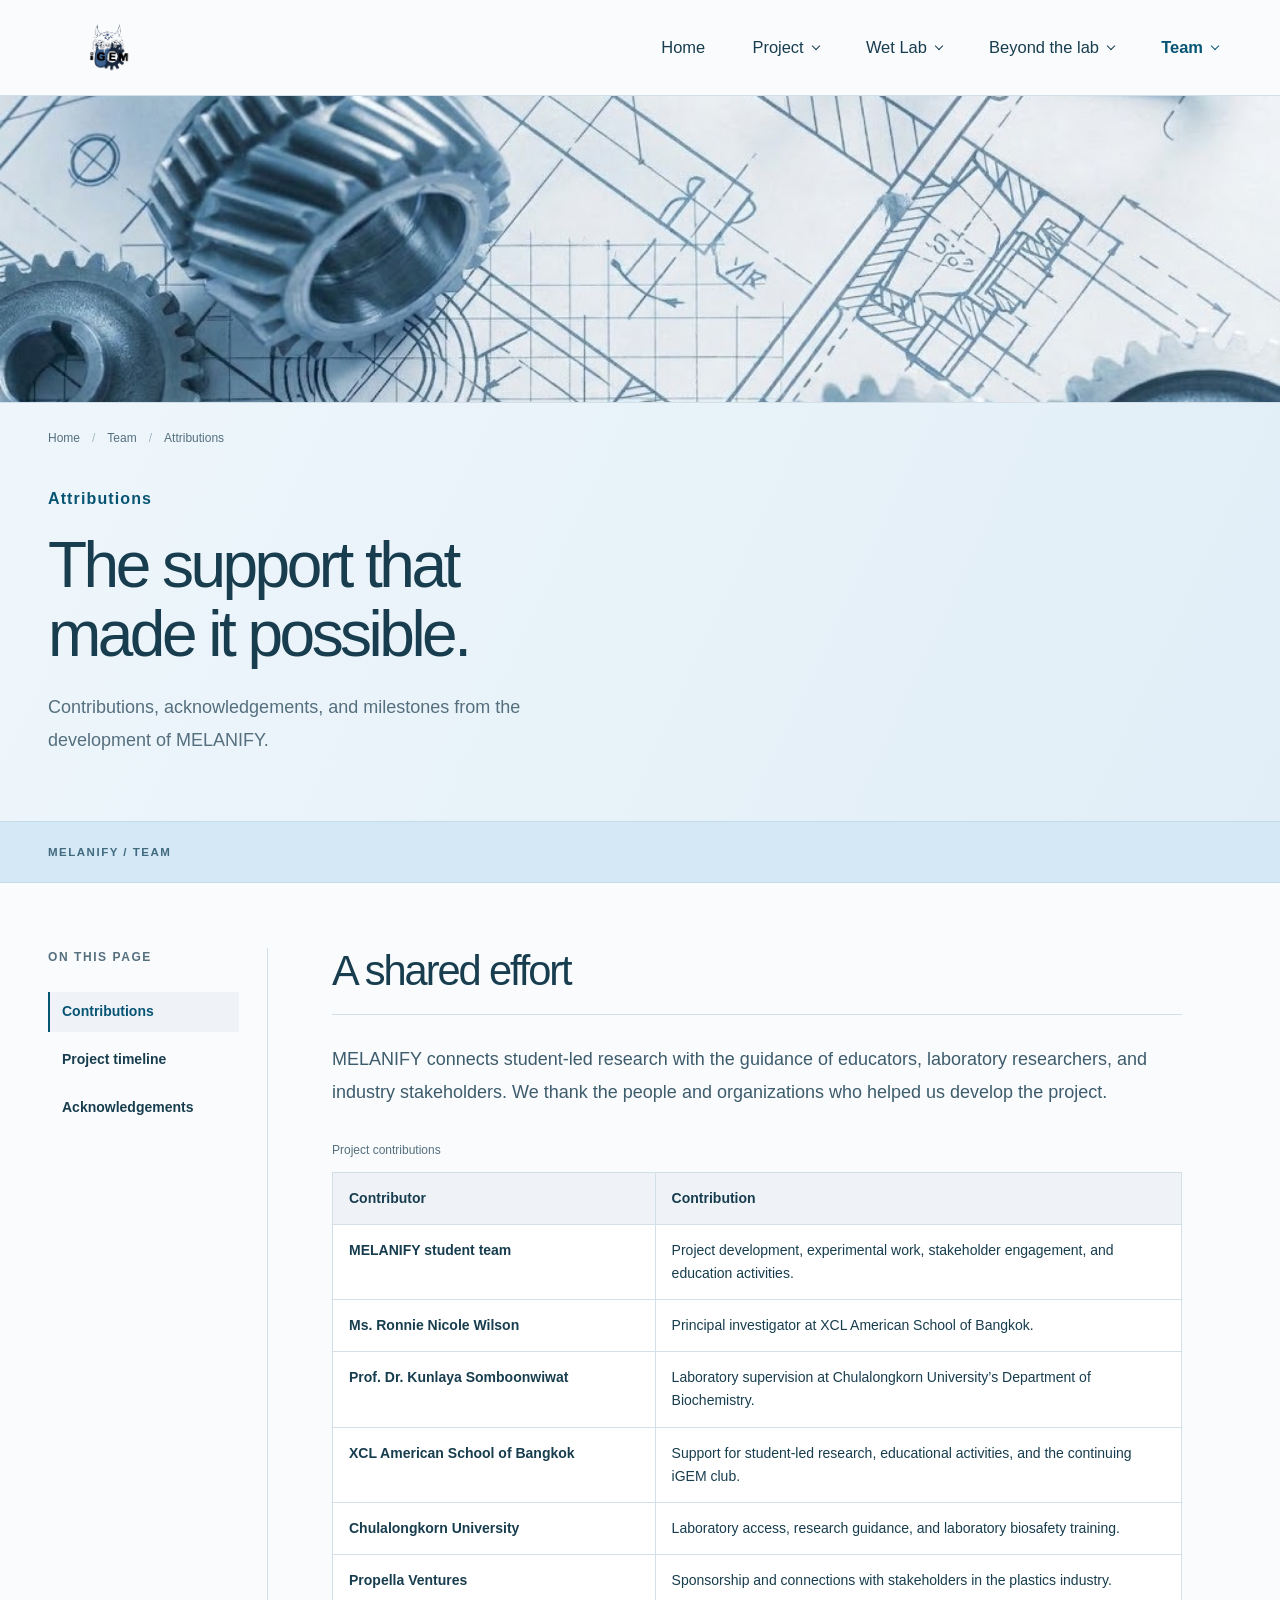
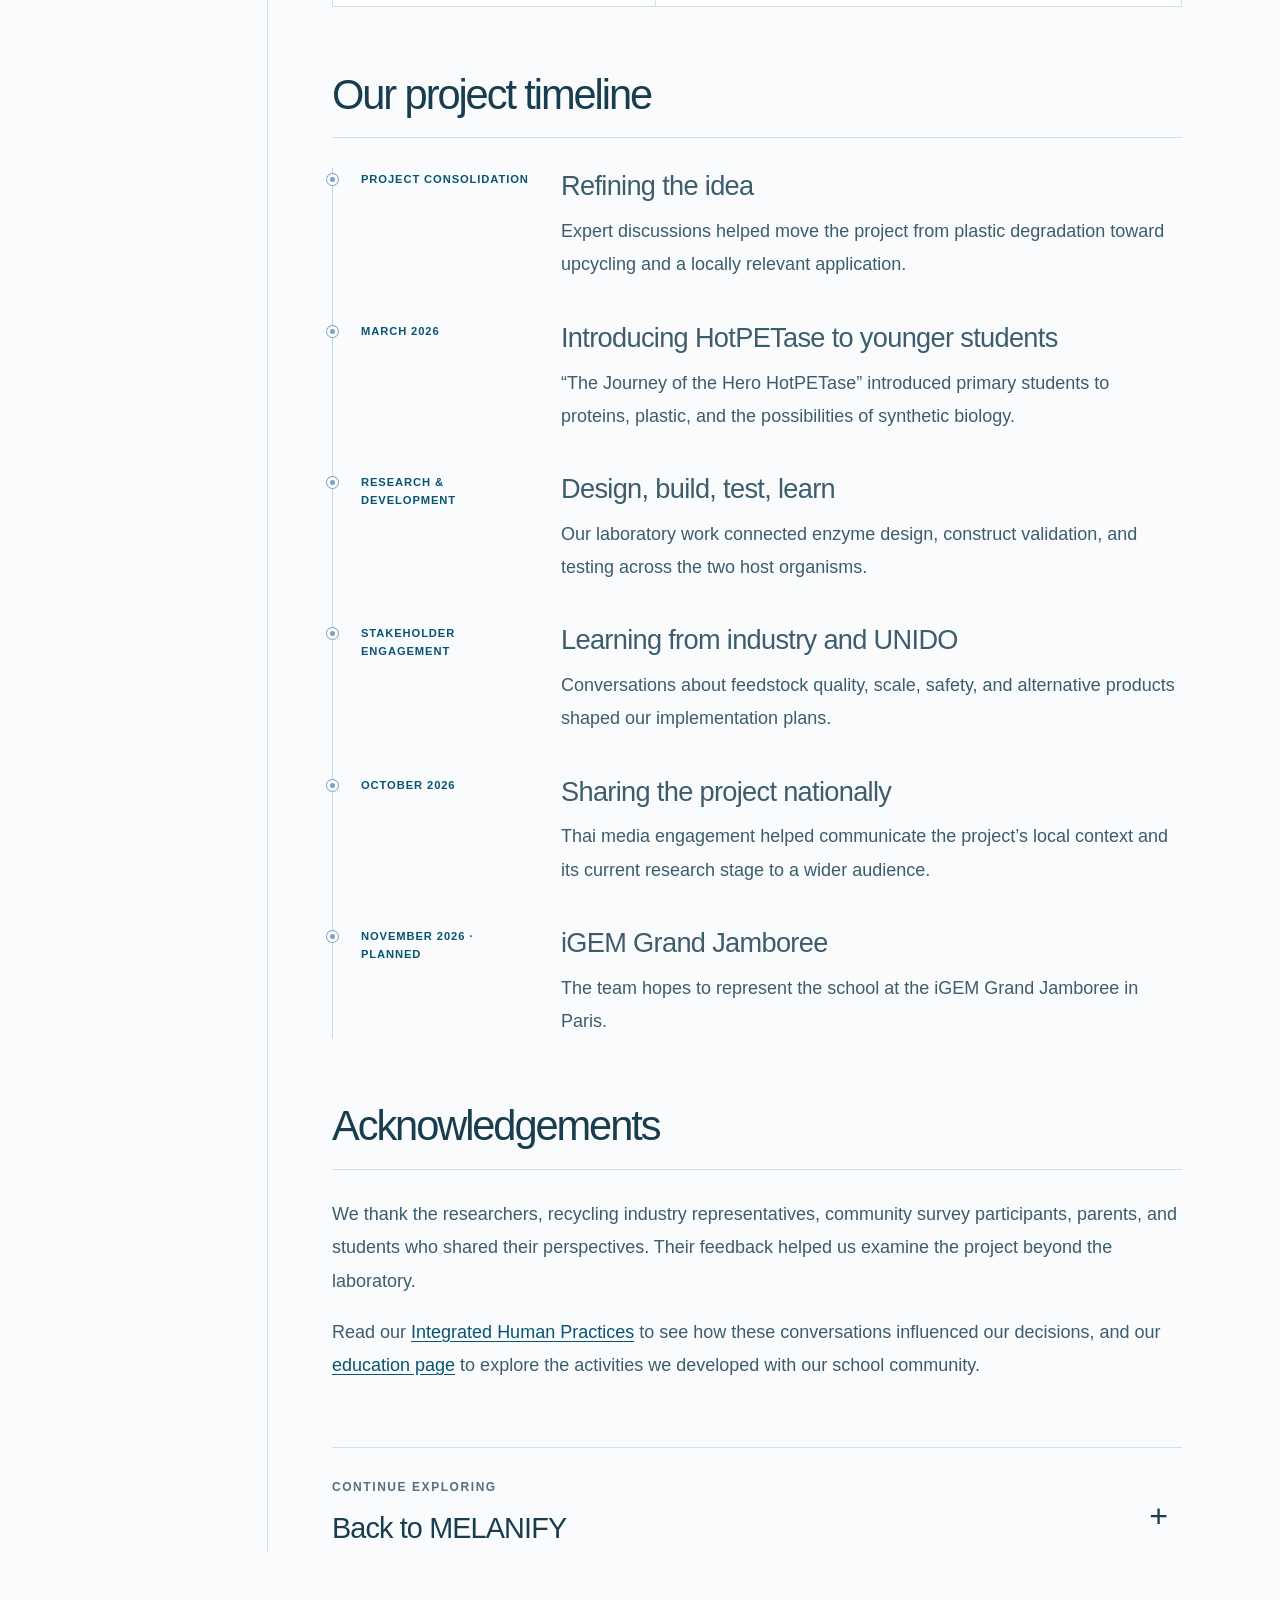
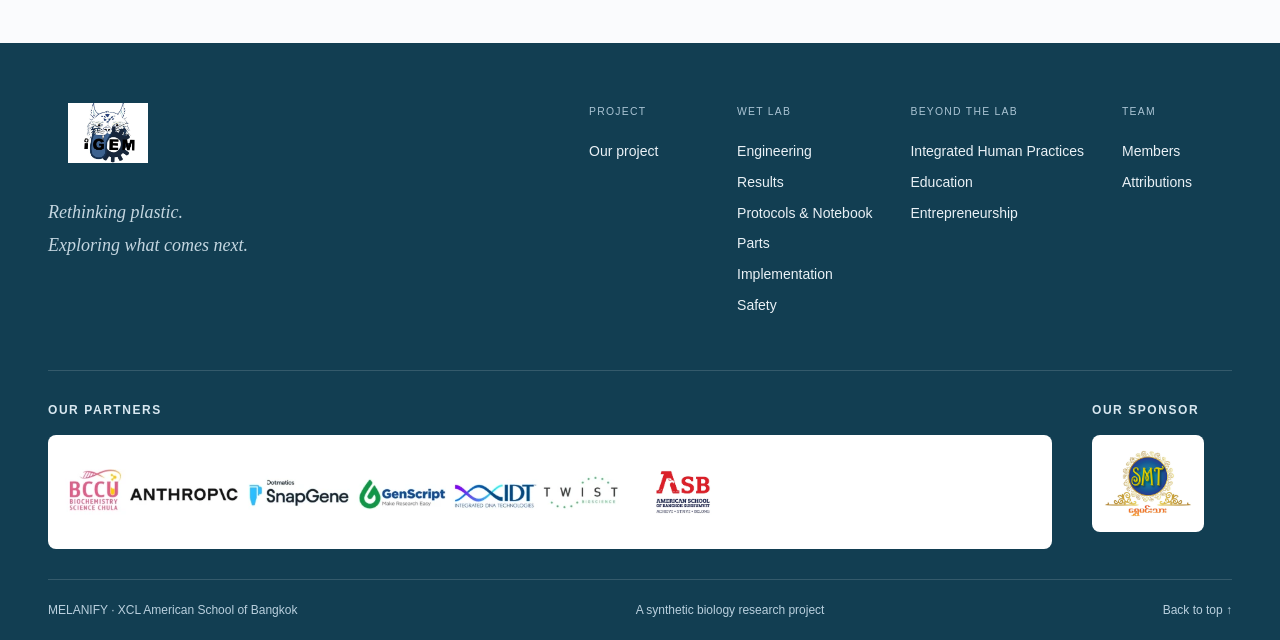
==== commit b1837d5a: "3rd make changes" ====
--- a/attributions.html
+++ b/attributions.html
@@ -11,6 +11,8 @@
     <link rel="stylesheet" href="supporting-pages.css">
     <script src="script.js" defer></script>
     <link rel="stylesheet" href="banner.css">
+  <link rel="stylesheet" href="typography.css">
+  <link rel="stylesheet" href="navigation-footer.css">
 </head>
   <body data-page="attributions" class="support-page">
     <a class="skip-link" href="#main">Skip to content</a>
@@ -117,6 +119,19 @@
         <div><span>TEAM</span><a href="members.html">Members</a><a href="attributions.html">Attributions</a></div>
       </nav>
     </div>
+    <div class="footer-sponsor-row">
+      <div class="footer-partners">
+        <h2 class="eyebrow">OUR PARTNERS</h2>
+        <div class="footer-partner-logos">
+          <img class="partner-strip" src="assets/client-partners.webp" alt="BCCU Biochemistry Science Chula, Anthropic, SnapGene, GenScript, IDT, and Twist Bioscience" width="882" height="73" loading="lazy">
+          <img class="school-logo" src="assets/client-asb.webp" alt="American School of Bangkok Sukhumvit" width="447" height="447" loading="lazy">
+        </div>
+      </div>
+      <div class="sponsor-group">
+        <h2 class="eyebrow">OUR SPONSOR</h2>
+        <img src="assets/client-smt.webp" alt="SMT sponsor logo" width="1280" height="1080" loading="lazy">
+      </div>
+    </div>
     <div class="footer-bottom"><span>MELANIFY · XCL American School of Bangkok</span><span>A synthetic biology research
         project</span><a href="#top">Back to top ↑</a></div>
   </footer>
--- a/typography.css
+++ b/typography.css
@@ -0,0 +1,24 @@
+/* Shared reading sizes; display titles and navigation keep their existing scale. */
+:root {
+  --copy-size: 1.125rem;
+  --heading-three-size: clamp(1.5rem, 1.3rem + .5vw, 1.75rem);
+  --heading-four-size: clamp(1.25rem, 1.15rem + .25vw, 1.375rem);
+}
+
+body[data-page] main p:not(.chapter-subtitle),
+body[data-page] main .article-content p,
+body[data-page] .site-footer p {
+  font-size: var(--copy-size);
+  line-height: 1.85;
+}
+
+body[data-page] main .article-content h3,
+body[data-page="home"] main :is(.problem-copy, .benefit-card, .lab-intro, .lab-links, .dive-links) h3 {
+  font-size: var(--heading-three-size);
+  line-height: 1.35;
+}
+
+body[data-page] main .article-content h4 {
+  font-size: var(--heading-four-size);
+  line-height: 1.45;
+}
--- a/navigation-footer.css
+++ b/navigation-footer.css
@@ -0,0 +1,133 @@
+/* Main-menu states use the same blue as the site branding. */
+#main-nav > a,
+#main-nav .nav-group > summary {
+  padding: 12px 14px;
+  min-height: 44px;
+  border-radius: 6px;
+  transition: color .2s ease, background-color .2s ease;
+}
+
+#main-nav .nav-dropdown a {
+  transition: color .2s ease, background-color .2s ease;
+}
+
+#main-nav > a:is(:hover, :focus-visible),
+#main-nav .nav-group > summary:is(:hover, :focus-visible),
+#main-nav .nav-dropdown a:is(:hover, :focus-visible),
+#main-nav .nav-group[open] > summary {
+  color: #fff;
+  background-color: var(--ocean);
+}
+
+#main-nav .nav-group[open] > .nav-dropdown {
+  animation: menu-appear .2s cubic-bezier(.22, 1, .36, 1) both;
+}
+
+.toc a,
+.footer-links a {
+  transition: color .2s ease, background-color .2s ease;
+}
+
+/* Partner logos sit to the left of the sponsor, above the footer's bottom line. */
+.footer-sponsor-row {
+  display: grid;
+  grid-template-columns: minmax(0, 1fr) 140px;
+  align-items: start;
+  gap: 40px;
+  max-width: 1184px;
+  margin-inline: auto;
+  padding-block: 30px;
+  border-top: 1px solid #ffffff25;
+}
+
+.footer-partners,
+.footer-sponsor-row .sponsor-group {
+  display: flex;
+  flex-direction: column;
+  align-items: flex-start;
+  min-width: 0;
+  gap: 16px;
+}
+
+.footer-sponsor-row .eyebrow {
+  margin: 0;
+  color: #d9e8f1;
+  font-size: .75rem;
+}
+
+.footer-partner-logos {
+  display: flex;
+  align-items: center;
+  flex-wrap: wrap;
+  gap: 18px;
+  max-width: 100%;
+  padding: 16px;
+  background: #fff;
+  border: 1px solid #ffffff60;
+  border-radius: 8px;
+}
+
+.footer-partner-logos .partner-strip {
+  width: min(100%, 560px);
+  height: auto;
+  mix-blend-mode: normal;
+}
+
+.footer-partner-logos .school-logo {
+  width: 80px;
+  height: auto;
+  mix-blend-mode: normal;
+}
+
+.footer-sponsor-row .sponsor-group > img {
+  width: 112px;
+  height: auto;
+  margin: 0;
+  padding: 8px;
+  background: #fff;
+  border: 1px solid #ffffff60;
+  border-radius: 8px;
+  mix-blend-mode: normal;
+}
+
+.notebook-document-footer .footer-sponsor-row {
+  margin-top: 28px;
+  padding: 24px;
+  background: var(--deep);
+  border-radius: 8px;
+}
+
+.button,
+.engineering-button {
+  transition: color .2s ease, background-color .2s ease, border-color .2s ease, transform .2s ease;
+}
+
+@keyframes menu-appear {
+  from { opacity: 0; transform: translateY(-5px); }
+  to { opacity: 1; transform: translateY(0); }
+}
+
+@media (min-width: 861px) {
+  #main-nav { gap: clamp(8px, 1.5vw, 24px); }
+}
+
+@media (max-width: 860px) {
+  #main-nav .nav-group > summary,
+  #main-nav > a { padding: 13px 14px; }
+}
+
+@media (max-width: 640px) {
+  .footer-sponsor-row { grid-template-columns: minmax(0, 1fr); gap: 28px; }
+  .footer-partner-logos { gap: 14px; padding: 12px; }
+  .footer-partner-logos .school-logo { width: 72px; }
+}
+
+@media (prefers-reduced-motion: reduce) {
+  #main-nav .nav-group[open] > .nav-dropdown { animation: none; }
+  #main-nav a,
+  #main-nav summary,
+  .toc a,
+  .footer-links a,
+  .button,
+  .engineering-button { transition: none; }
+}
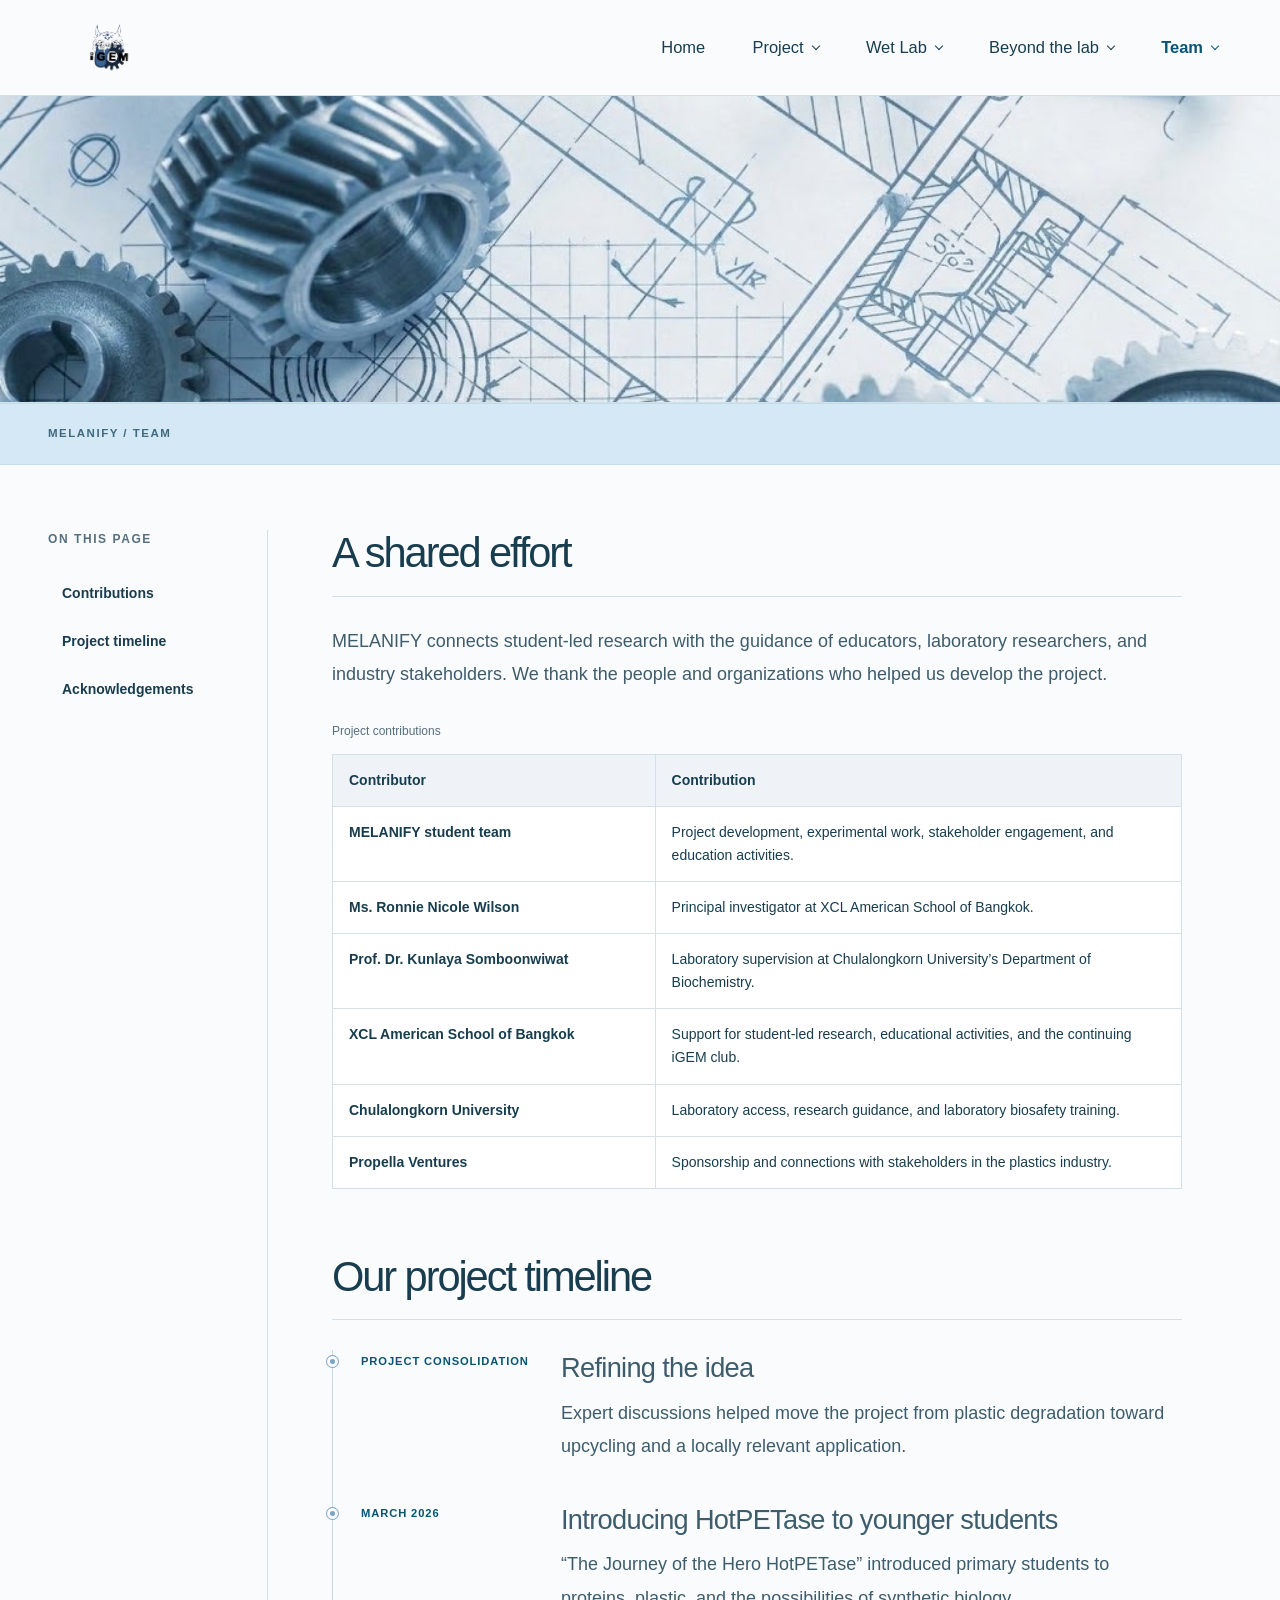
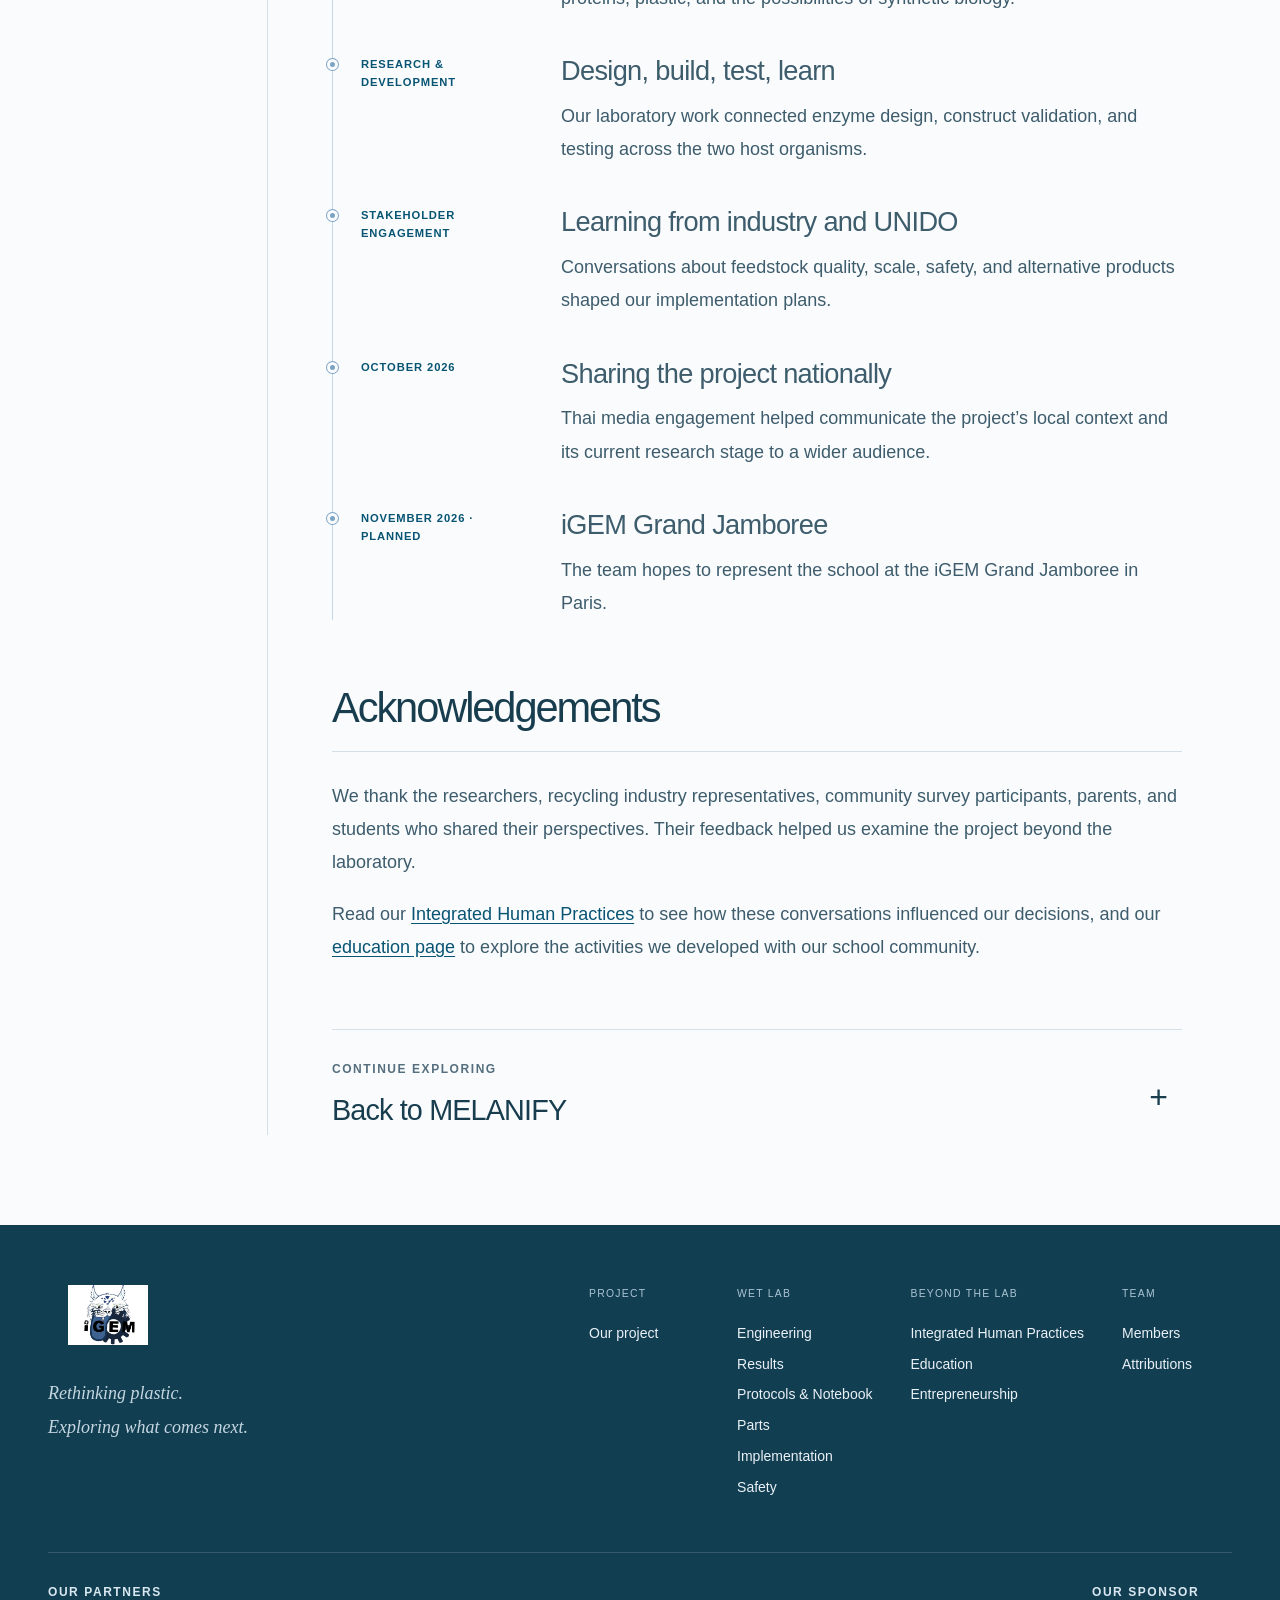
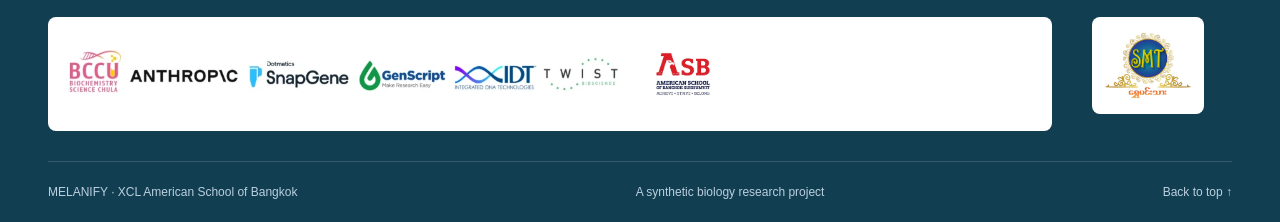
==== commit 99dd286c: "Update MELANIFY website" ====
--- a/attributions.html
+++ b/attributions.html
@@ -53,14 +53,14 @@
     <img src="images/banner.jpeg" alt="" width="1024" height="589" decoding="async" fetchpriority="high">
   </div>
     <main id="main">
-      <section class="chapter-hero support-hero" id="top">
+      <!-- <section class="chapter-hero support-hero" id="top">
         <div class="wrap">
           <div class="breadcrumb"><a href="index.html">Home</a><span>/</span>Team<span>/</span>Attributions</div>
           <div class="eyebrow">Attributions</div>
           <h1>The support that<br>made it possible.</h1>
           <p>Contributions, acknowledgements, and milestones from the development of MELANIFY.</p>
         </div>
-      </section>
+      </section> -->
       <div class="support-divider" aria-hidden="true"><span>MELANIFY / TEAM</span></div>
       <div class="article-layout wrap">
         <aside class="article-sidebar">
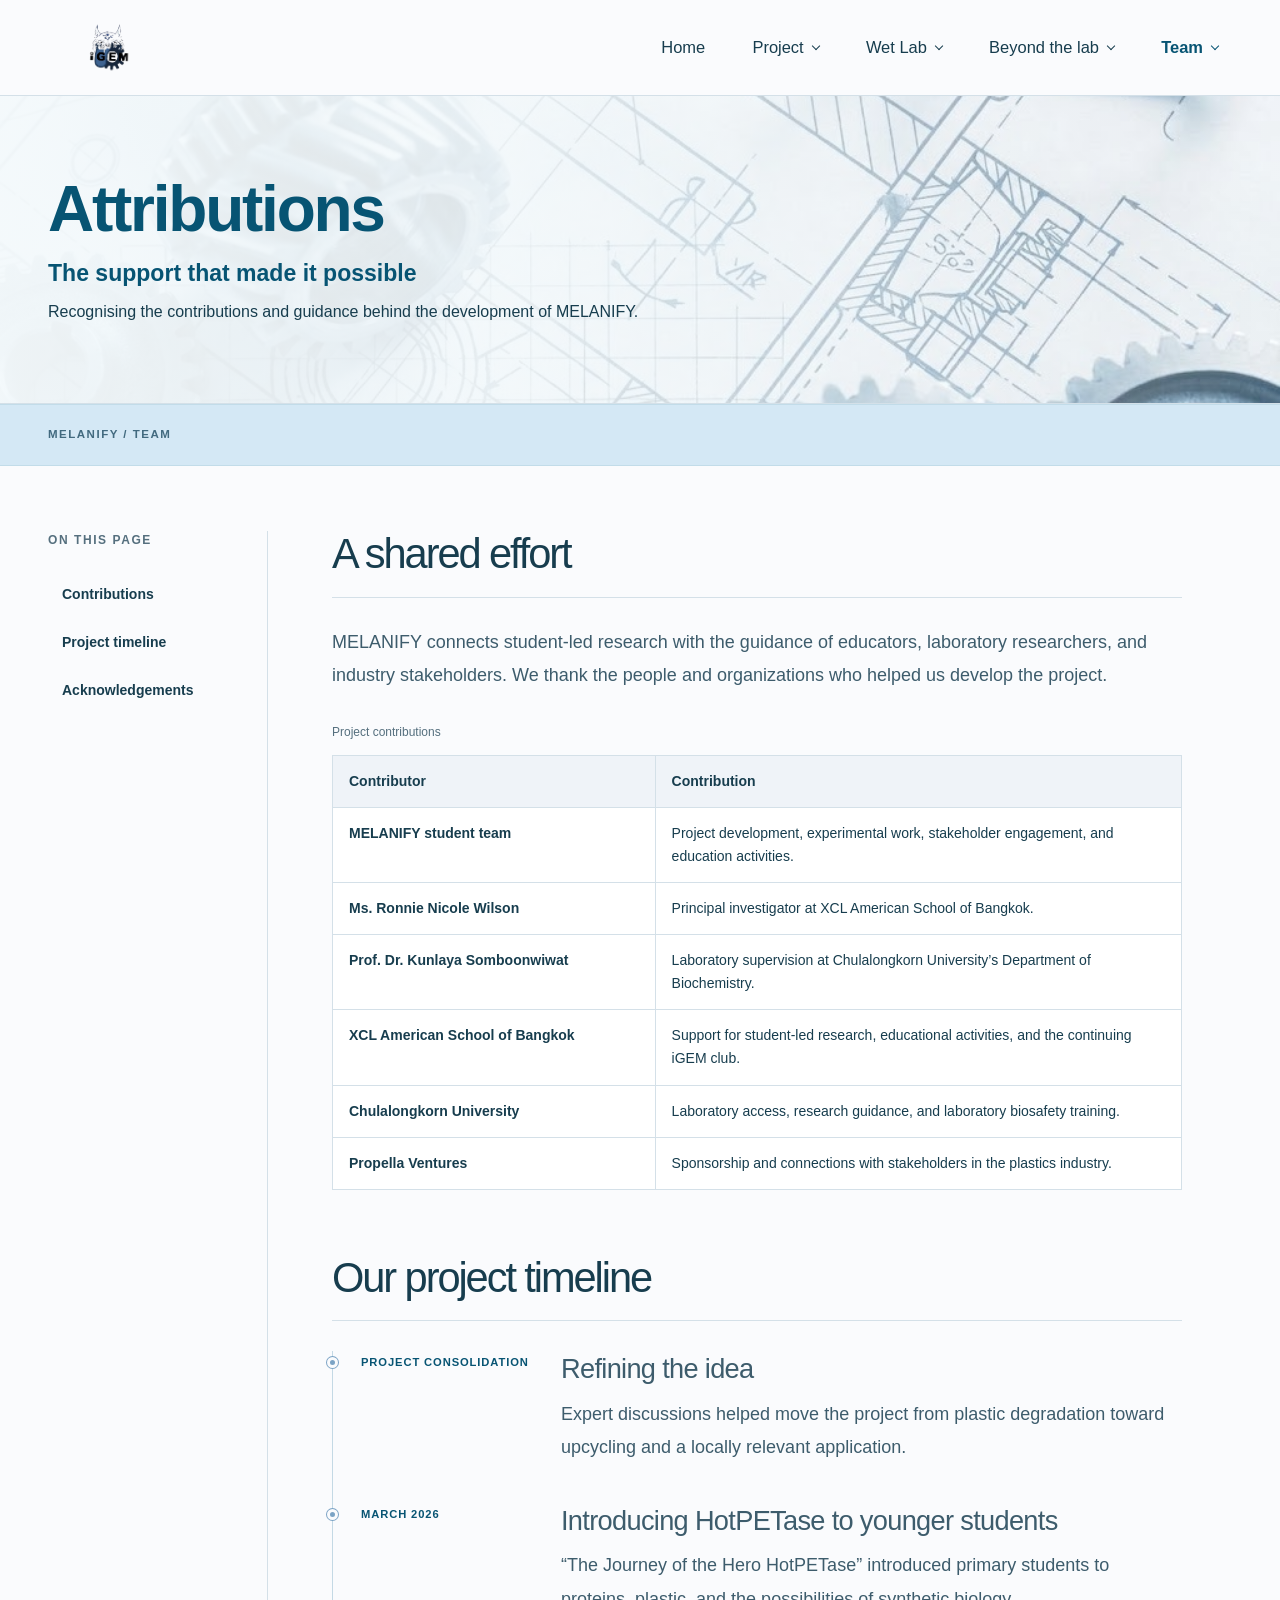
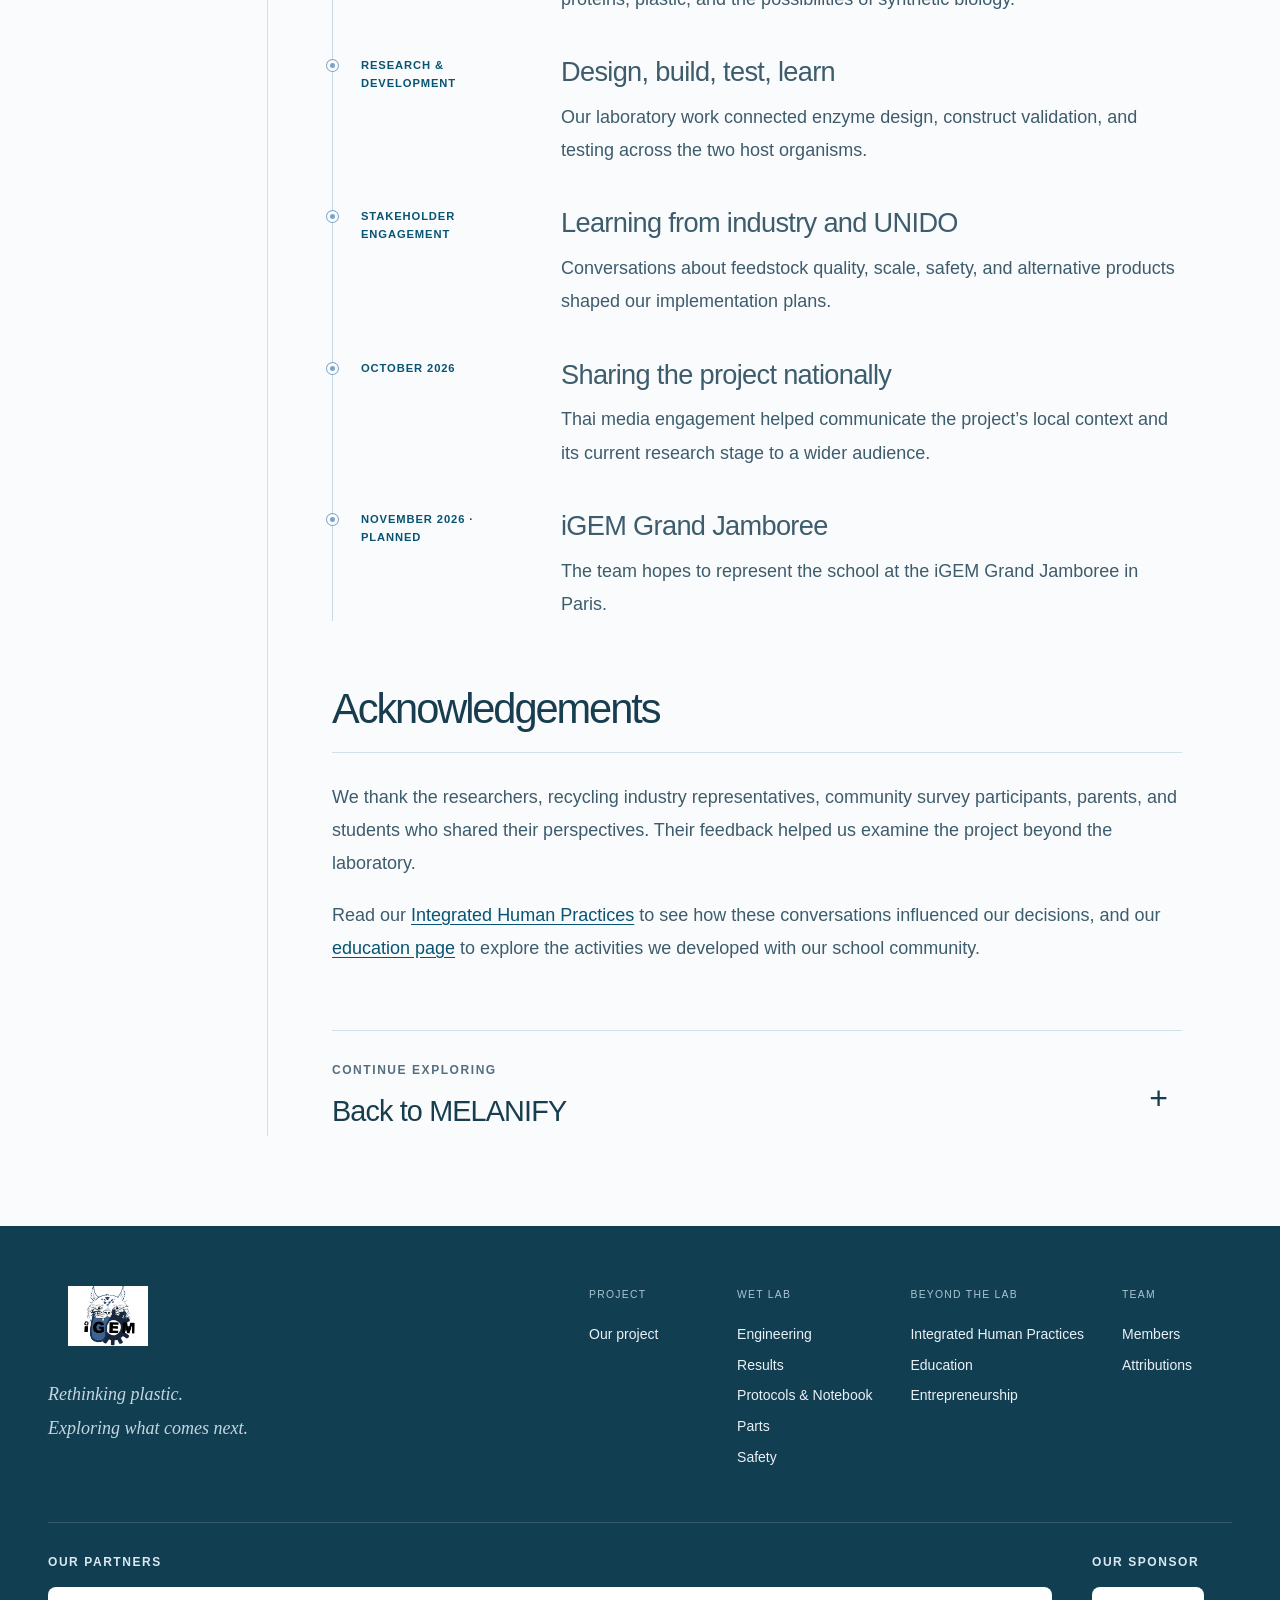
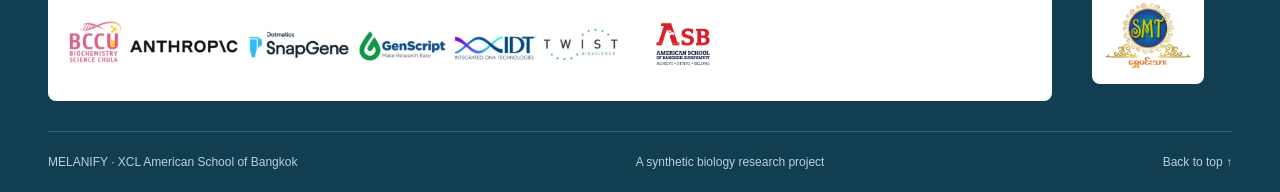
==== commit 3966a308: "Update MELANIFY website" ====
--- a/attributions.html
+++ b/attributions.html
@@ -20,7 +20,7 @@
       <div class="header-inner">
         <!-- <a class="brand" href="index.html" aria-label="MELANIFY home"><span class="brand-mark" aria-hidden="true">m</span><span>MELANIFY<span class="brand-period">.</span></span></a> -->
           <a class="brand" href="index.html" aria-label="MELANIFY home">
-        <img src="assets/logo-removebg-preview.png" alt="MELANIFY Logo" class="brand-logo" />
+        <img src="assets/logo-removebg-preview.png" alt="MELANIFY Logo" class="brand-logo" /></a>
         <button class="menu-toggle" type="button" aria-expanded="false" aria-controls="main-nav"><span></span><span></span><span class="sr-only">Toggle navigation</span></button>
         <nav id="main-nav" aria-label="Main navigation">
           <a href="index.html">Home</a>
@@ -32,7 +32,7 @@
             <a href="results.html">Results</a>
             <a href="protocols.html">Protocols &amp; Notebook</a>
             <a href="parts.html">Parts</a>
-            <a href="implementation.html">Implementation</a>
+            <!-- <a href="implementation.html">Implementation</a> -->
             <a href="safety.html">Safety</a>
           </div></details>
           <details class="nav-group"><summary>Beyond the lab<span class="chevron" aria-hidden="true"></span></summary><div class="nav-dropdown">
@@ -49,9 +49,16 @@
       <div class="reading-progress" aria-hidden="true"></div>
     </header>
 
-    <div class="page-banner" aria-hidden="true">
+    <section class="page-banner" id="top" aria-labelledby="page-title">
     <img src="images/banner.jpeg" alt="" width="1024" height="589" decoding="async" fetchpriority="high">
-  </div>
+    <div class="page-banner-content wrap">
+      <div class="page-banner-copy">
+        <h1 id="page-title">Attributions</h1>
+        <p class="page-banner-subtitle">The support that made it possible</p>
+        <p class="page-banner-description">Recognising the contributions and guidance behind the development of MELANIFY.</p>
+      </div>
+    </div>
+  </section>
     <main id="main">
       <!-- <section class="chapter-hero support-hero" id="top">
         <div class="wrap">
@@ -104,7 +111,7 @@
     </main>
     <footer class="site-footer">
     <div class="footer-top">
-    
+
     <div><a class="brand" href="index.html" aria-label="MELANIFY home">
     <img src="images/logo2.jpeg" alt="MELANIFY Logo" style="width: 80px; height: auto; object-fit: contain;"></a>
         <p>Rethinking plastic.<br>Exploring what comes next.</p>
@@ -112,8 +119,9 @@
       <nav class="footer-links" aria-label="Footer navigation">
         <div><span>PROJECT</span><a href="description.html">Our project</a></div>
         <div><span>WET LAB</span><a href="engineering.html">Engineering</a><a href="results.html">Results</a><a
-            href="protocols.html">Protocols &amp; Notebook</a><a href="parts.html">Parts</a><a
-            href="implementation.html">Implementation</a><a href="safety.html">Safety</a></div>
+            href="protocols.html">Protocols &amp; Notebook</a><a href="parts.html">Parts</a>
+
+             <a href="safety.html">Safety</a></div>
         <div><span>BEYOND THE LAB</span><a href="human-practices.html">Integrated Human Practices</a><a
             href="education.html">Education</a><a href="entrepreneurship.html">Entrepreneurship</a></div>
         <div><span>TEAM</span><a href="members.html">Members</a><a href="attributions.html">Attributions</a></div>
--- a/banner.css
+++ b/banner.css
@@ -1,22 +1,123 @@
-/* Shared banner for the inner pages. */
+/* Shared, readable page introductions over the existing banner artwork. */
 .page-banner {
+  position: relative;
+  isolation: isolate;
   width: 100%;
-  height: clamp(160px, 24vw, 340px);
   overflow: hidden;
   background: #dbe7ee;
   border-bottom: 1px solid var(--line, #d4e0e8);
 }
 
+.page-banner > img,
+.page-banner::after {
+  position: absolute;
+  inset: 0;
+  width: 100%;
+  height: 100%;
+  z-index: -1;
+}
+
 .page-banner > img {
   display: block;
-  width: 100%;
-  height: 100%;
   object-fit: cover;
   object-position: center;
 }
 
+.page-banner::after {
+  content: "";
+  background: linear-gradient(90deg, rgba(245, 250, 252, .97), rgba(245, 250, 252, .89) 40%, rgba(245, 250, 252, .45) 72%, rgba(245, 250, 252, .12));
+}
+
+.page-banner-content {
+  display: flex;
+  align-items: center;
+  min-height: clamp(260px, 24vw, 340px);
+  padding-block: 38px;
+}
+
+.page-banner-copy {
+  width: 100%;
+  max-width: 1000px;
+}
+
+.page-banner h1 {
+  color: var(--ocean, #075473);
+  font-size: clamp(2.5rem, 5vw, 4.5rem);
+  font-weight: 700;
+  line-height: 1.08;
+  letter-spacing: -.035em;
+  overflow-wrap: break-word;
+  text-wrap: balance;
+}
+
+.page-banner-subtitle {
+  max-width: 740px;
+  margin-top: 14px;
+  color: var(--ocean, #075473);
+  font-size: clamp(1.2rem, 1.8vw, 1.65rem);
+  font-weight: 600;
+  line-height: 1.35;
+}
+
+.page-banner-description {
+  max-width: 610px;
+  margin-top: 10px;
+  color: var(--ink, #173d4e);
+  font-size: 1rem;
+  line-height: 1.6;
+}
+
+/* Keep the notebook's document heading at its existing reading size. */
+.notebook-document-header h2 {
+  margin-top: 8px;
+  font-size: 1.3rem;
+  font-weight: 600;
+  letter-spacing: 0;
+}
+
+@media (max-width: 680px) {
+  .page-banner::after {
+    background: rgba(245, 250, 252, .9);
+  }
+
+  .page-banner-content {
+    min-height: 270px;
+    padding-block: 34px;
+  }
+
+  .page-banner h1 {
+    font-size: clamp(2.25rem, 9vw, 3.5rem);
+  }
+
+  .notebook-document-header h2 {
+    font-size: 1.15rem;
+  }
+}
+
 @media print {
   .page-banner {
+    background: none;
+    border-bottom: 1px solid #aaa;
+    break-inside: avoid;
+  }
+
+  .page-banner > img,
+  .page-banner::after {
     display: none;
   }
+
+  .page-banner-content {
+    min-height: 0;
+    padding: 0 0 18pt;
+  }
+
+  .page-banner h1 {
+    color: #000;
+    font-size: 30pt;
+  }
+
+  .page-banner-subtitle,
+  .page-banner-description {
+    color: #000;
+  }
 }
